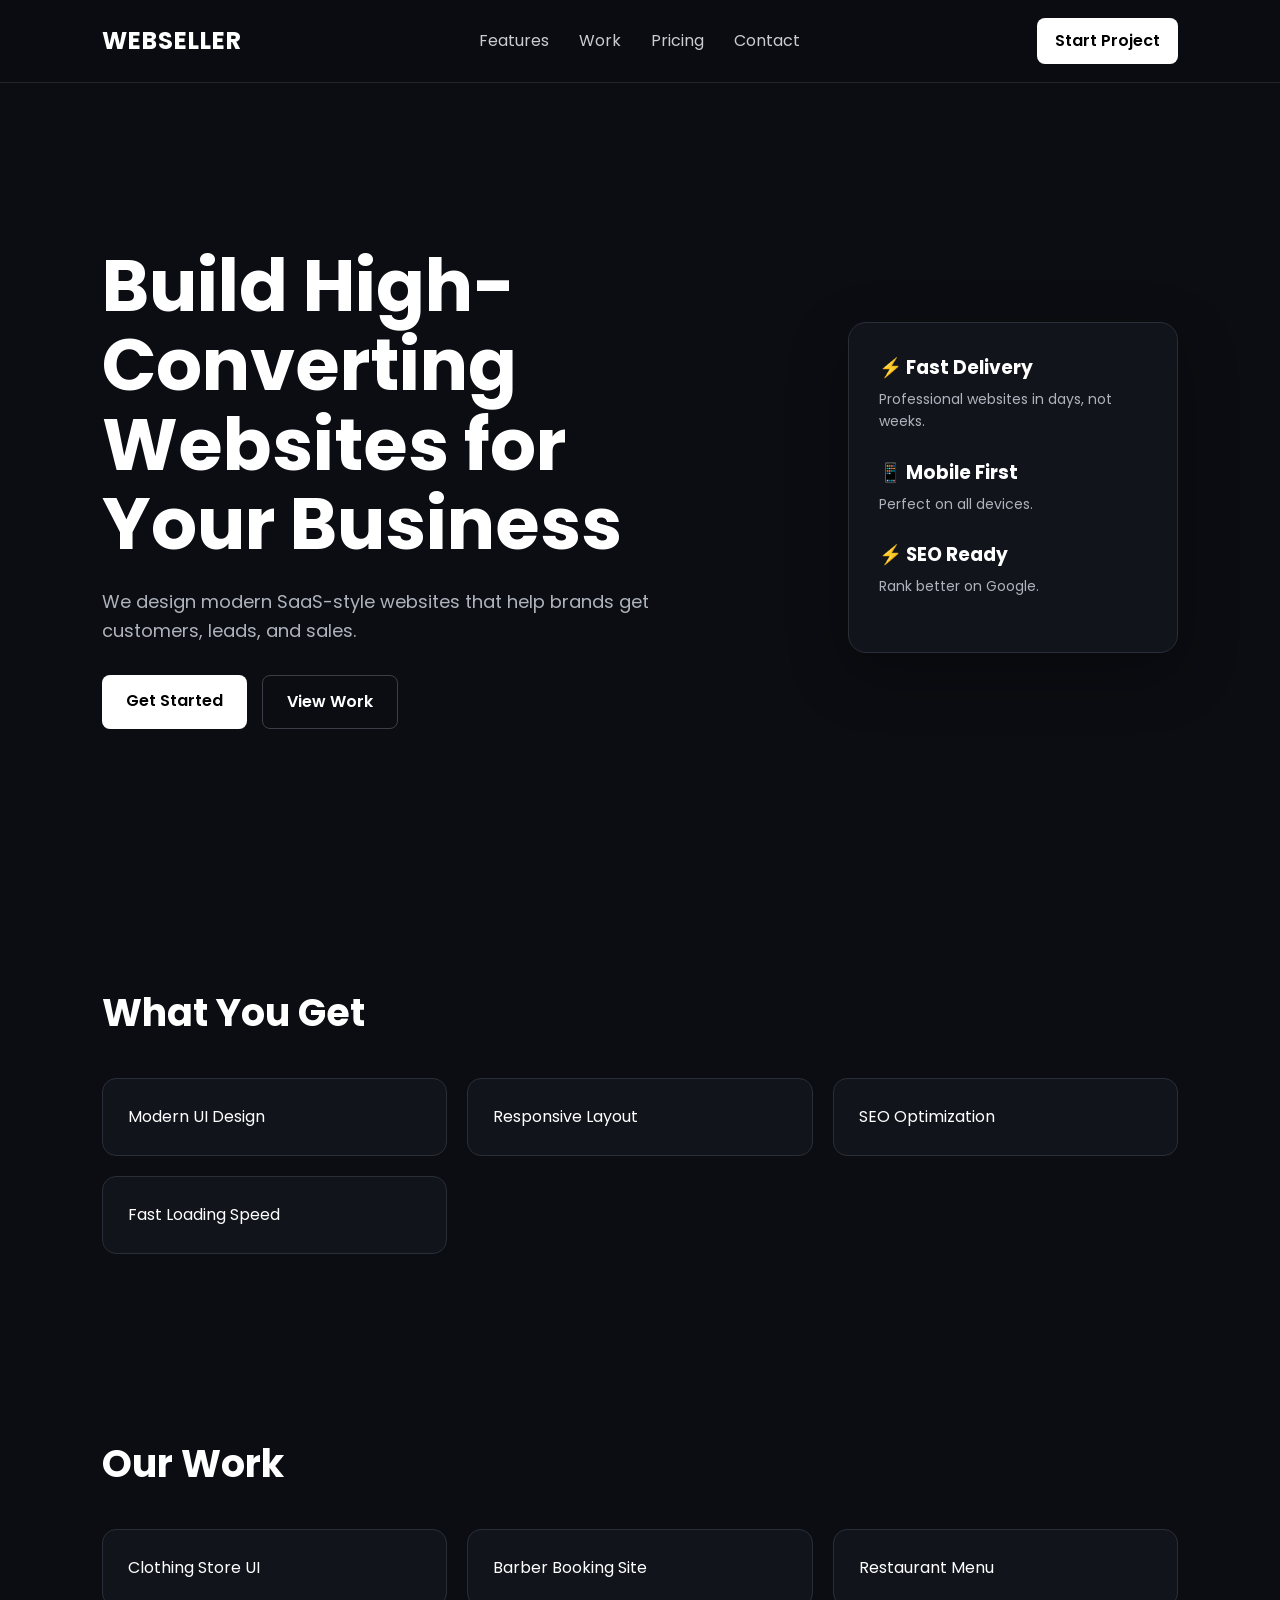
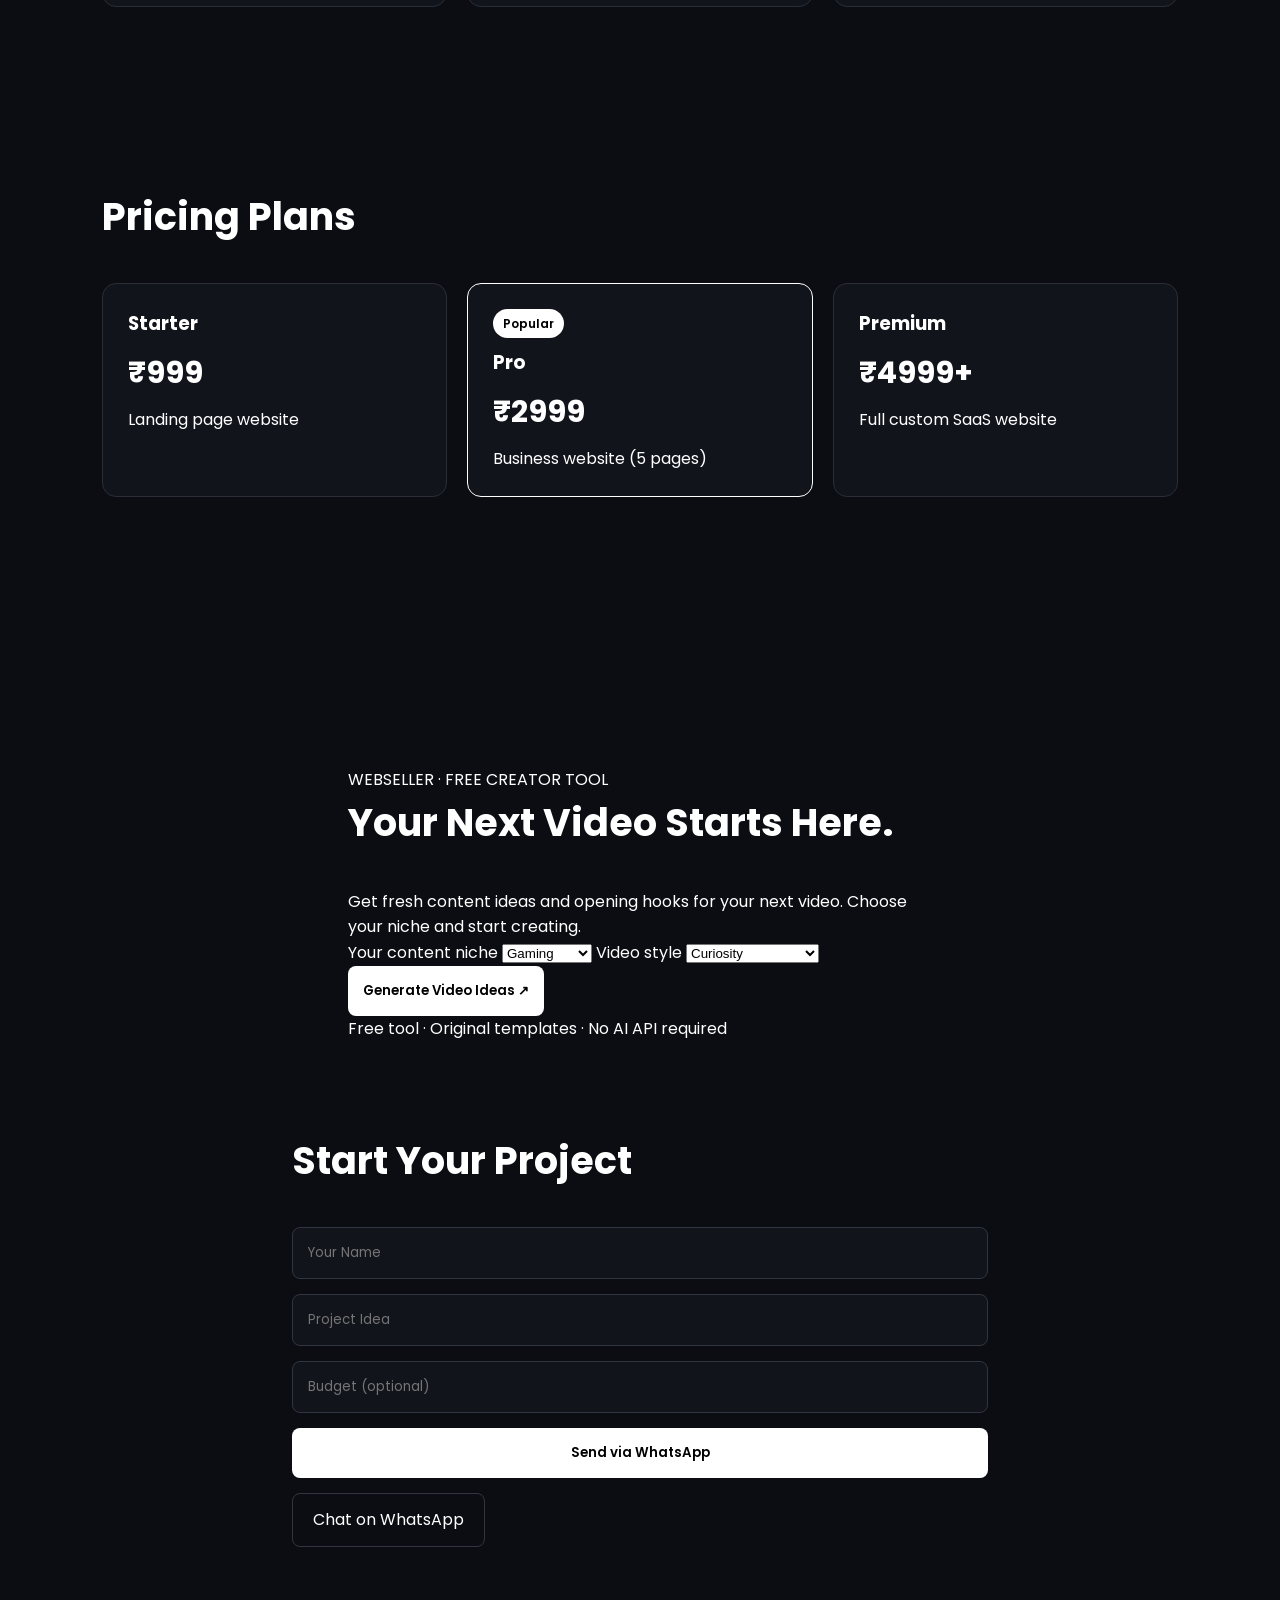
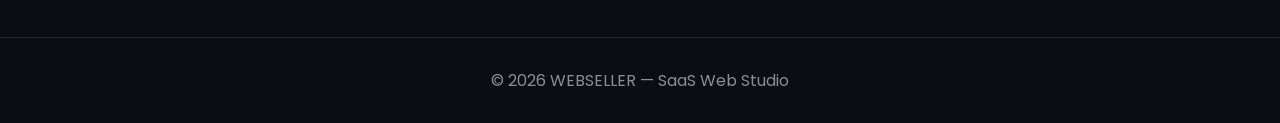
==== index.html @ e8461dc6 "Add Webseller Creator Kit section to index.html" ====
<!DOCTYPE html>
<html lang="en">
<head>
  <meta charset="UTF-8">
  <meta name="viewport" content="width=device-width, initial-scale=1.0">

  <title>WEBSELLER | SaaS Web Studio</title>

  <link rel="preconnect" href="https://fonts.googleapis.com">
  <link rel="preconnect" href="https://fonts.gstatic.com" crossorigin>
  <link href="https://fonts.googleapis.com/css2?family=Poppins:wght@300;400;500;600;700&display=swap" rel="stylesheet">

  <style>
    * {
      margin: 0;
      padding: 0;
      box-sizing: border-box;
      scroll-behavior: smooth;
    }

    body {
      font-family: "Poppins", sans-serif;
      background: #0b0d12;
      color: #ffffff;
      line-height: 1.6;
    }

    a {
      text-decoration: none;
      color: inherit;
    }

    /* NAV */
    header {
      position: sticky;
      top: 0;
      z-index: 1000;
      display: flex;
      align-items: center;
      justify-content: space-between;
      padding: 18px 8%;
      background: rgba(11, 13, 18, 0.95);
      border-bottom: 1px solid #20242d;
      backdrop-filter: blur(10px);
    }

    .logo {
      font-size: 24px;
      font-weight: 700;
      letter-spacing: 1px;
    }

    nav {
      display: flex;
      gap: 30px;
      align-items: center;
    }

    nav a {
      color: #c9ccd3;
      transition: 0.3s;
    }

    nav a:hover {
      color: #ffffff;
    }

    .nav-btn {
      padding: 10px 18px;
      border-radius: 8px;
      background: #ffffff;
      color: #000000;
      font-weight: 600;
    }

    .menu-toggle {
      display: none;
      font-size: 26px;
      cursor: pointer;
    }

    /* HERO */
    .hero {
      min-height: 90vh;
      padding: 100px 8%;
      display: flex;
      align-items: center;
      justify-content: space-between;
      gap: 50px;
    }

    .hero-text {
      max-width: 650px;
    }

    .hero h1 {
      font-size: clamp(40px, 6vw, 72px);
      line-height: 1.1;
      margin-bottom: 25px;
    }

    .hero p {
      color: #aeb3bd;
      font-size: 18px;
      margin-bottom: 30px;
    }

    .hero-buttons {
      display: flex;
      gap: 15px;
      flex-wrap: wrap;
    }

    .btn {
      display: inline-block;
      padding: 13px 24px;
      border-radius: 8px;
      background: #ffffff;
      color: #000000;
      font-weight: 600;
      transition: 0.3s;
    }

    .btn:hover {
      transform: translateY(-2px);
      opacity: 0.9;
    }

    .btn-outline {
      background: transparent;
      color: #ffffff;
      border: 1px solid #3a3f4a;
    }

    .hero-card {
      width: 330px;
      padding: 30px;
      border: 1px solid #292e38;
      border-radius: 18px;
      background: #11141b;
      box-shadow: 0 20px 60px rgba(0, 0, 0, 0.3);
    }

    .hero-card h3 {
      margin-bottom: 5px;
    }

    .hero-card p {
      font-size: 14px;
      margin-bottom: 25px;
    }

    /* SECTIONS */
    section {
      padding: 90px 8%;
    }

    section h2 {
      font-size: 38px;
      margin-bottom: 35px;
    }

    .grid {
      display: grid;
      grid-template-columns: repeat(3, 1fr);
      gap: 20px;
    }

    .card {
      padding: 25px;
      background: #11141b;
      border: 1px solid #292e38;
      border-radius: 14px;
      transition: 0.3s;
    }

    .card:hover {
      transform: translateY(-5px);
      border-color: #555c68;
    }

    /* PRICING */
    .price {
      font-size: 30px;
      font-weight: 700;
      margin: 10px 0;
    }

    .popular {
      border: 1px solid #ffffff;
      position: relative;
    }

    .badge {
      display: inline-block;
      padding: 5px 10px;
      border-radius: 20px;
      background: #ffffff;
      color: #000000;
      font-size: 12px;
      font-weight: 600;
      margin-bottom: 10px;
    }

    /* CONTACT */
    #contact {
      max-width: 900px;
      margin: auto;
    }

    form {
      display: flex;
      flex-direction: column;
      gap: 15px;
    }

    input {
      width: 100%;
      padding: 15px;
      border-radius: 8px;
      border: 1px solid #303641;
      background: #11141b;
      color: #ffffff;
      font-family: inherit;
      outline: none;
    }

    input:focus {
      border-color: #ffffff;
    }

    button {
      padding: 15px;
      border: none;
      border-radius: 8px;
      background: #ffffff;
      color: #000000;
      font-family: inherit;
      font-weight: 600;
      cursor: pointer;
    }

    .whatsapp {
      display: inline-block;
      margin-top: 15px;
      padding: 13px 20px;
      border-radius: 8px;
      border: 1px solid #303641;
    }

    /* FOOTER */
    footer {
      text-align: center;
      padding: 30px;
      border-top: 1px solid #20242d;
      color: #888e99;
    }

    /* MOBILE */
    @media (max-width: 768px) {
      header {
        padding: 15px 5%;
      }

      .menu-toggle {
        display: block;
      }

      nav {
        display: none;
        position: absolute;
        top: 70px;
        left: 0;
        width: 100%;
        flex-direction: column;
        padding: 25px;
        background: #0b0d12;
        border-bottom: 1px solid #20242d;
      }

      nav.active {
        display: flex;
      }

      .nav-btn {
        display: none;
      }

      .hero {
        padding: 70px 5%;
        flex-direction: column;
        align-items: flex-start;
      }

      .hero-card {
        width: 100%;
      }

      section {
        padding: 70px 5%;
      }

      .grid {
        grid-template-columns: 1fr;
      }
    }
  </style>
</head>

<body>

  <!-- NAV -->
  <header>

    <div class="logo">WEBSELLER</div>

    <!-- Hamburger -->
    <div class="menu-toggle" onclick="toggleMenu()">
      ☰
    </div>

    <nav id="mobileMenu">
      <a href="#features">Features</a>
      <a href="#work">Work</a>
      <a href="#pricing">Pricing</a>
      <a href="#contact">Contact</a>
    </nav>

    <a class="nav-btn" href="#contact">Start Project</a>

  </header>


  <!-- HERO -->
  <section class="hero">

    <div class="hero-text">

      <h1>Build High-Converting Websites for Your Business</h1>

      <p>
        We design modern SaaS-style websites that help brands get
        customers, leads, and sales.
      </p>

      <div class="hero-buttons">
        <a href="#contact" class="btn">Get Started</a>
        <a href="#work" class="btn btn-outline">View Work</a>
      </div>

    </div>


    <div class="hero-card">

      <h3>⚡ Fast Delivery</h3>
      <p>Professional websites in days, not weeks.</p>

      <h3>📱 Mobile First</h3>
      <p>Perfect on all devices.</p>

      <h3>⚡ SEO Ready</h3>
      <p>Rank better on Google.</p>

    </div>

  </section>


  <!-- FEATURES -->
  <section id="features">

    <h2>What You Get</h2>

    <div class="grid">

      <div class="card">
        Modern UI Design
      </div>

      <div class="card">
        Responsive Layout
      </div>

      <div class="card">
        SEO Optimization
      </div>

      <div class="card">
        Fast Loading Speed
      </div>

    </div>

  </section>


  <!-- WORK -->
  <section id="work">

    <h2>Our Work</h2>

    <div class="grid">

      <div class="card">
        Clothing Store UI
      </div>

      <div class="card">
        Barber Booking Site
      </div>

      <div class="card">
        Restaurant Menu
      </div>

    </div>

  </section>


  <!-- PRICING -->
  <section id="pricing">

    <h2>Pricing Plans</h2>

    <div class="grid">

      <div class="card">

        <h3>Starter</h3>

        <p class="price">₹999</p>

        <p>Landing page website</p>

      </div>


      <div class="card popular">

        <div class="badge">Popular</div>

        <h3>Pro</h3>

        <p class="price">₹2999</p>

        <p>Business website (5 pages)</p>

      </div>


      <div class="card">

        <h3>Premium</h3>

        <p class="price">₹4999+</p>

        <p>Full custom SaaS website</p>

      </div>

    </div>

  </section>


  <!-- CONTACT -->
  <section id="contact">
  <!-- WEBSELLER CREATOR KIT -->
<section id="creatorkit" class="creator-section">

  <div class="creator-heading">
    <span class="eyebrow">WEBSELLER · FREE CREATOR TOOL</span>

    <h2>Your Next Video Starts Here.</h2>

    <p>
      Get fresh content ideas and opening hooks for your
      next video. Choose your niche and start creating.
    </p>
  </div>

  <div class="creator-box">

    <label for="creatorNiche">Your content niche</label>

    <select id="creatorNiche">
      <option value="gaming">Gaming</option>
      <option value="technology">Technology</option>
      <option value="education">Education</option>
      <option value="business">Business</option>
      <option value="fitness">Fitness</option>
      <option value="lifestyle">Lifestyle</option>
    </select>

    <label for="creatorStyle">Video style</label>

    <select id="creatorStyle">
      <option value="curiosity">Curiosity</option>
      <option value="tips">Helpful tips</option>
      <option value="mistakes">Common mistakes</option>
    </select>

    <button
      type="button"
      class="creator-button"
      onclick="generateCreatorIdeas()"
    >
      Generate Video Ideas ↗
    </button>

    <div
      id="creatorResults"
      class="creator-results"
      aria-live="polite"
    ></div>

  </div>

  <p class="creator-note">
    Free tool · Original templates · No AI API required
  </p>

</section>
    <h2>Start Your Project</h2>

    <form id="contactForm">

      <input
        type="text"
        id="name"
        placeholder="Your Name"
        required
      >

      <input
        type="text"
        id="project"
        placeholder="Project Idea"
        required
      >

      <input
        type="text"
        id="budget"
        placeholder="Budget (optional)"
      >

      <button type="submit">
        Send via WhatsApp
      </button>

    </form>


    <a
      class="whatsapp"
      id="whatsappBtn"
      target="_blank"
      href="#"
    >
      Chat on WhatsApp
    </a>

  </section>


  <!-- FOOTER -->
  <footer>
    © 2026 WEBSELLER — SaaS Web Studio
  </footer>


  <!-- JAVASCRIPT -->
  <script>

    /* MOBILE MENU */
    function toggleMenu() {
      document
        .getElementById("mobileMenu")
        .classList.toggle("active");
    }


    /* CONTACT FORM */
    document
      .getElementById("contactForm")
      .addEventListener("submit", function(e) {

        e.preventDefault();

        let name =
          document.getElementById("name").value;

        let project =
          document.getElementById("project").value;

        let budget =
          document.getElementById("budget").value;


        let msg =
          `Hi, I'm ${name}. I need a website: ${project}. Budget: ${budget}`;


        window.open(
          "https://wa.me/916309455978?text=" +
          encodeURIComponent(msg),
          "_blank"
        );

      });


    /* WHATSAPP BUTTON */
    document.getElementById("whatsappBtn").href =
      "https://wa.me/916309455978?text=" +
      encodeURIComponent(
        "Hi WEBSELLER, I want a SaaS-style website."
      );

  </script>

</body>
    </html>
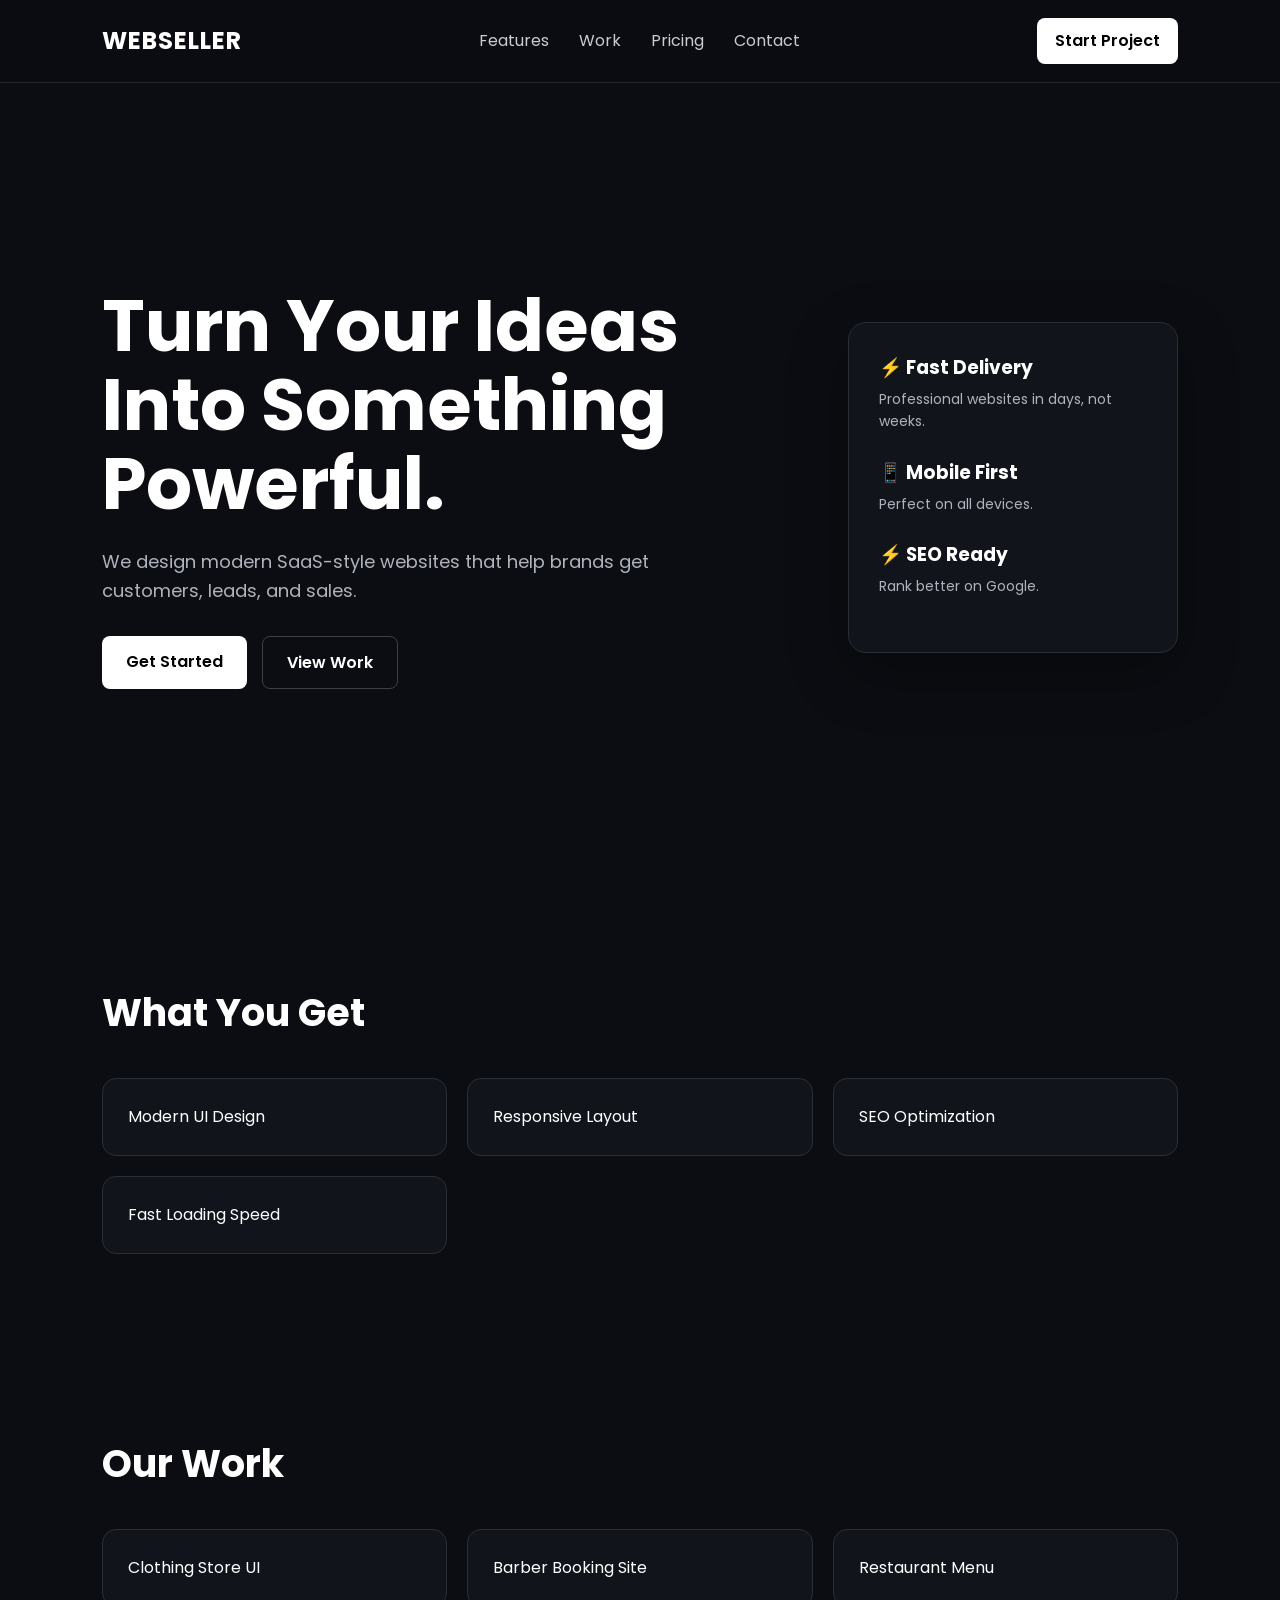
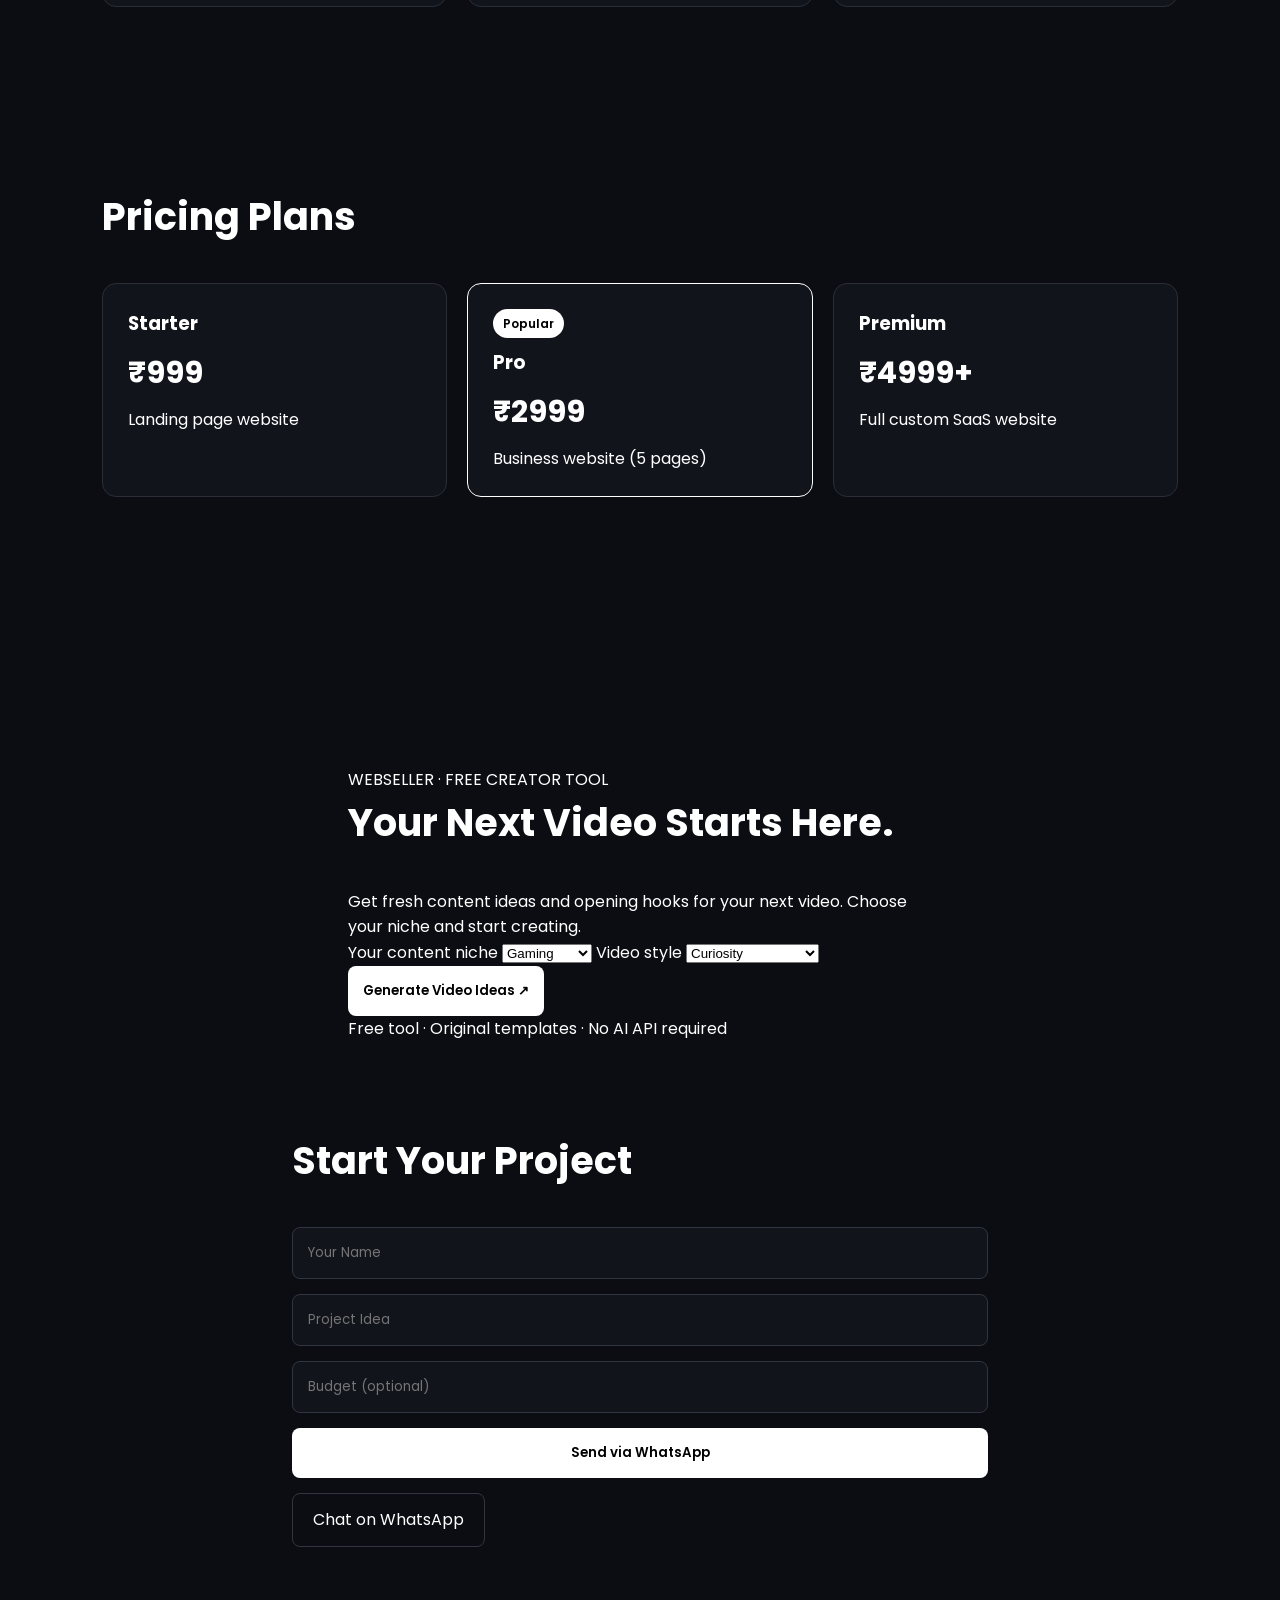
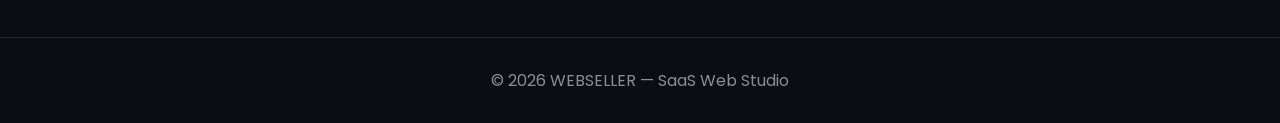
==== commit 91ff3d98: "Update hero section heading text" ====
--- a/index.html
+++ b/index.html
@@ -336,7 +336,7 @@
 
     <div class="hero-text">
 
-      <h1>Build High-Converting Websites for Your Business</h1>
+      <h1>Turn Your Ideas Into <span class="blue-text">Something Powerful.</span></h1>
 
       <p>
         We design modern SaaS-style websites that help brands get
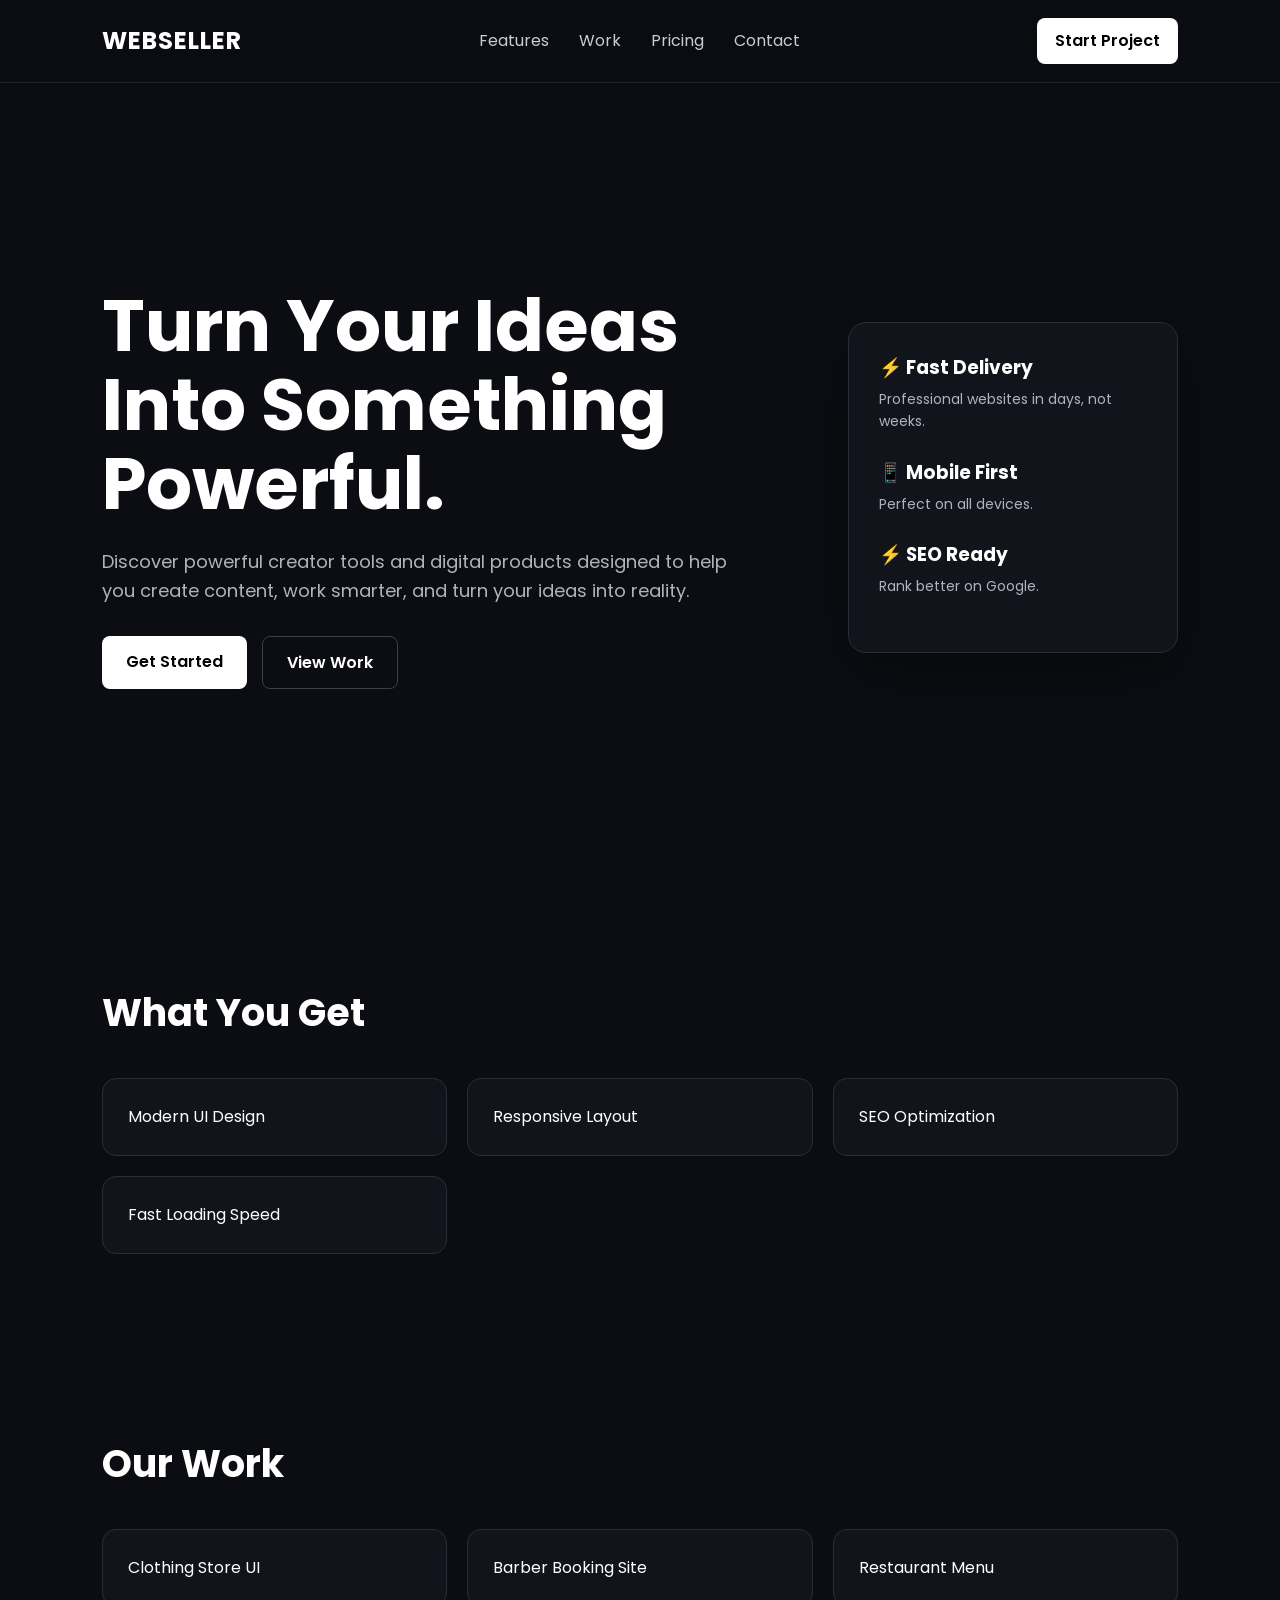
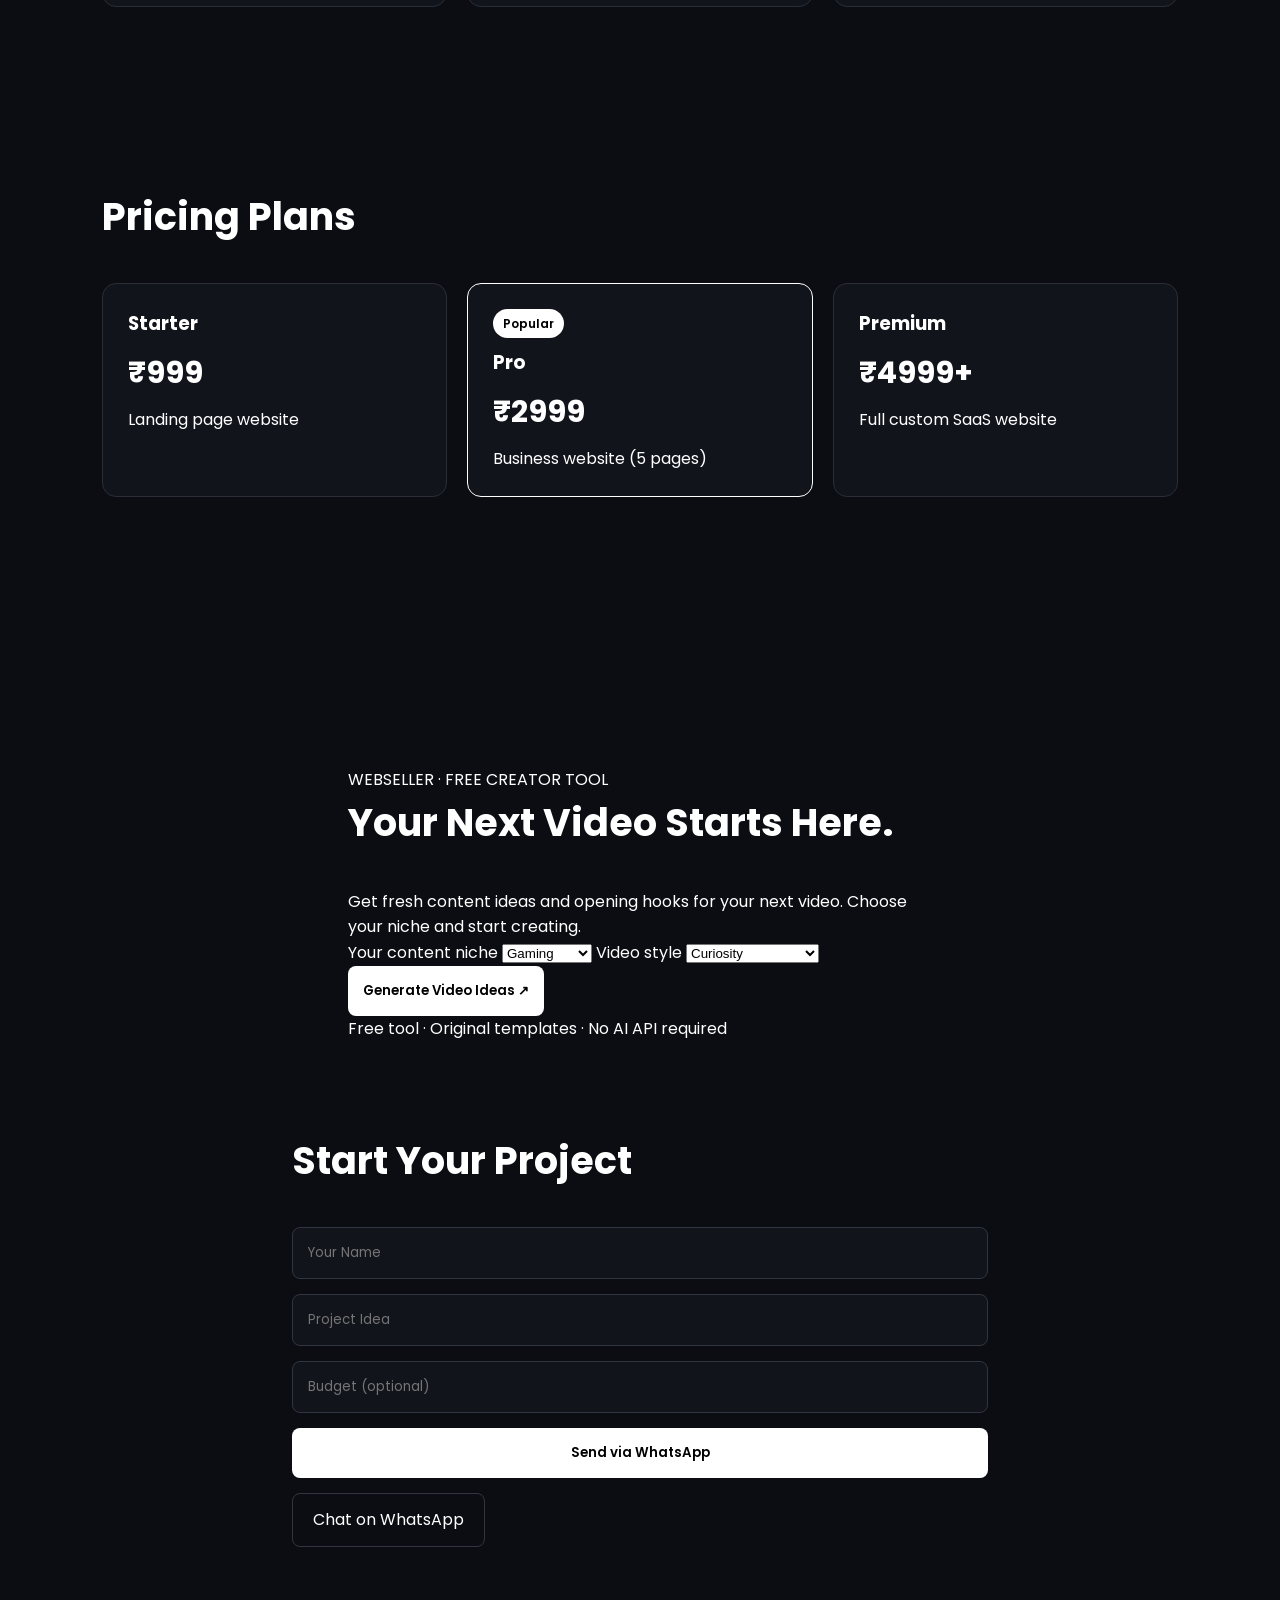
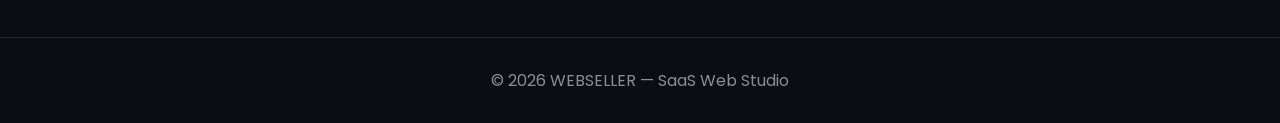
==== commit 8e834a44: "Update index.html" ====
--- a/index.html
+++ b/index.html
@@ -338,11 +338,11 @@
 
       <h1>Turn Your Ideas Into <span class="blue-text">Something Powerful.</span></h1>
 
-      <p>
-        We design modern SaaS-style websites that help brands get
-        customers, leads, and sales.
-      </p>
-
+<p>
+  Discover powerful creator tools and digital products
+  designed to help you create content, work smarter,
+  and turn your ideas into reality.
+</p>
       <div class="hero-buttons">
         <a href="#contact" class="btn">Get Started</a>
         <a href="#work" class="btn btn-outline">View Work</a>
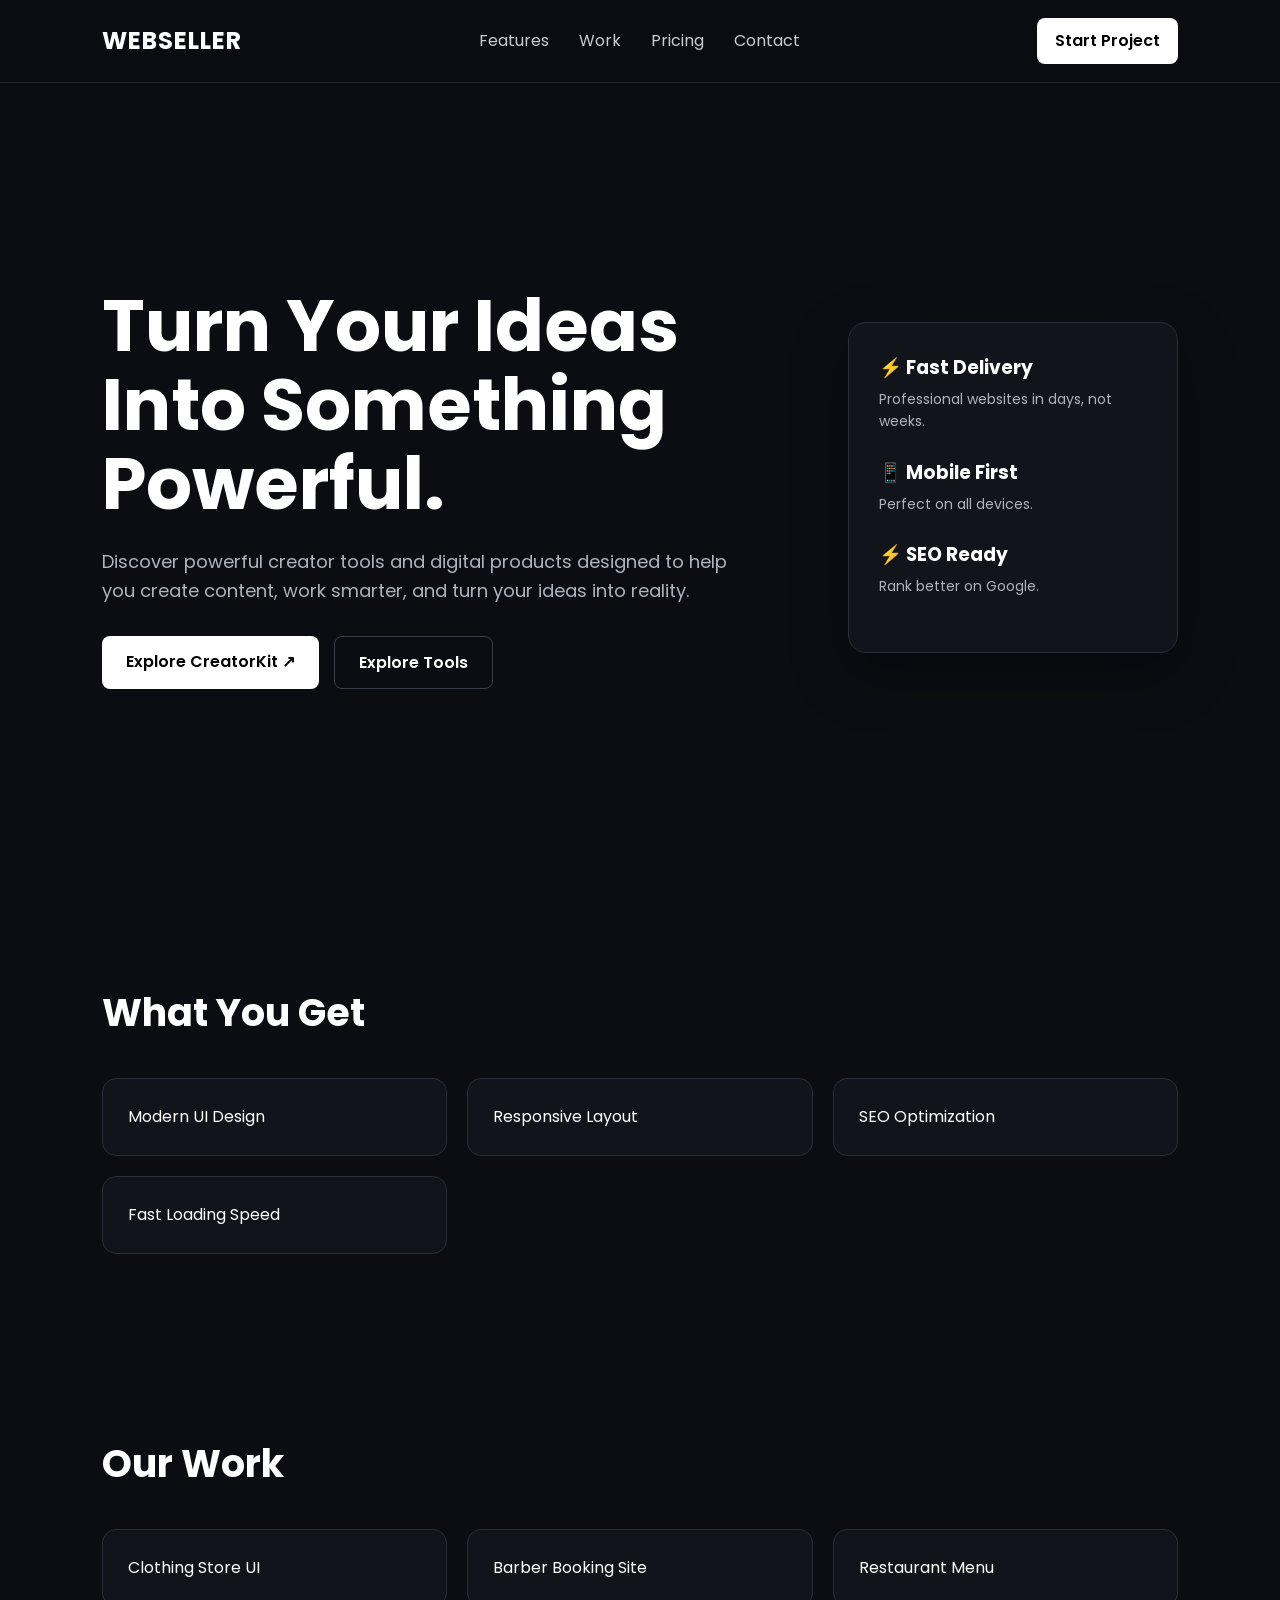
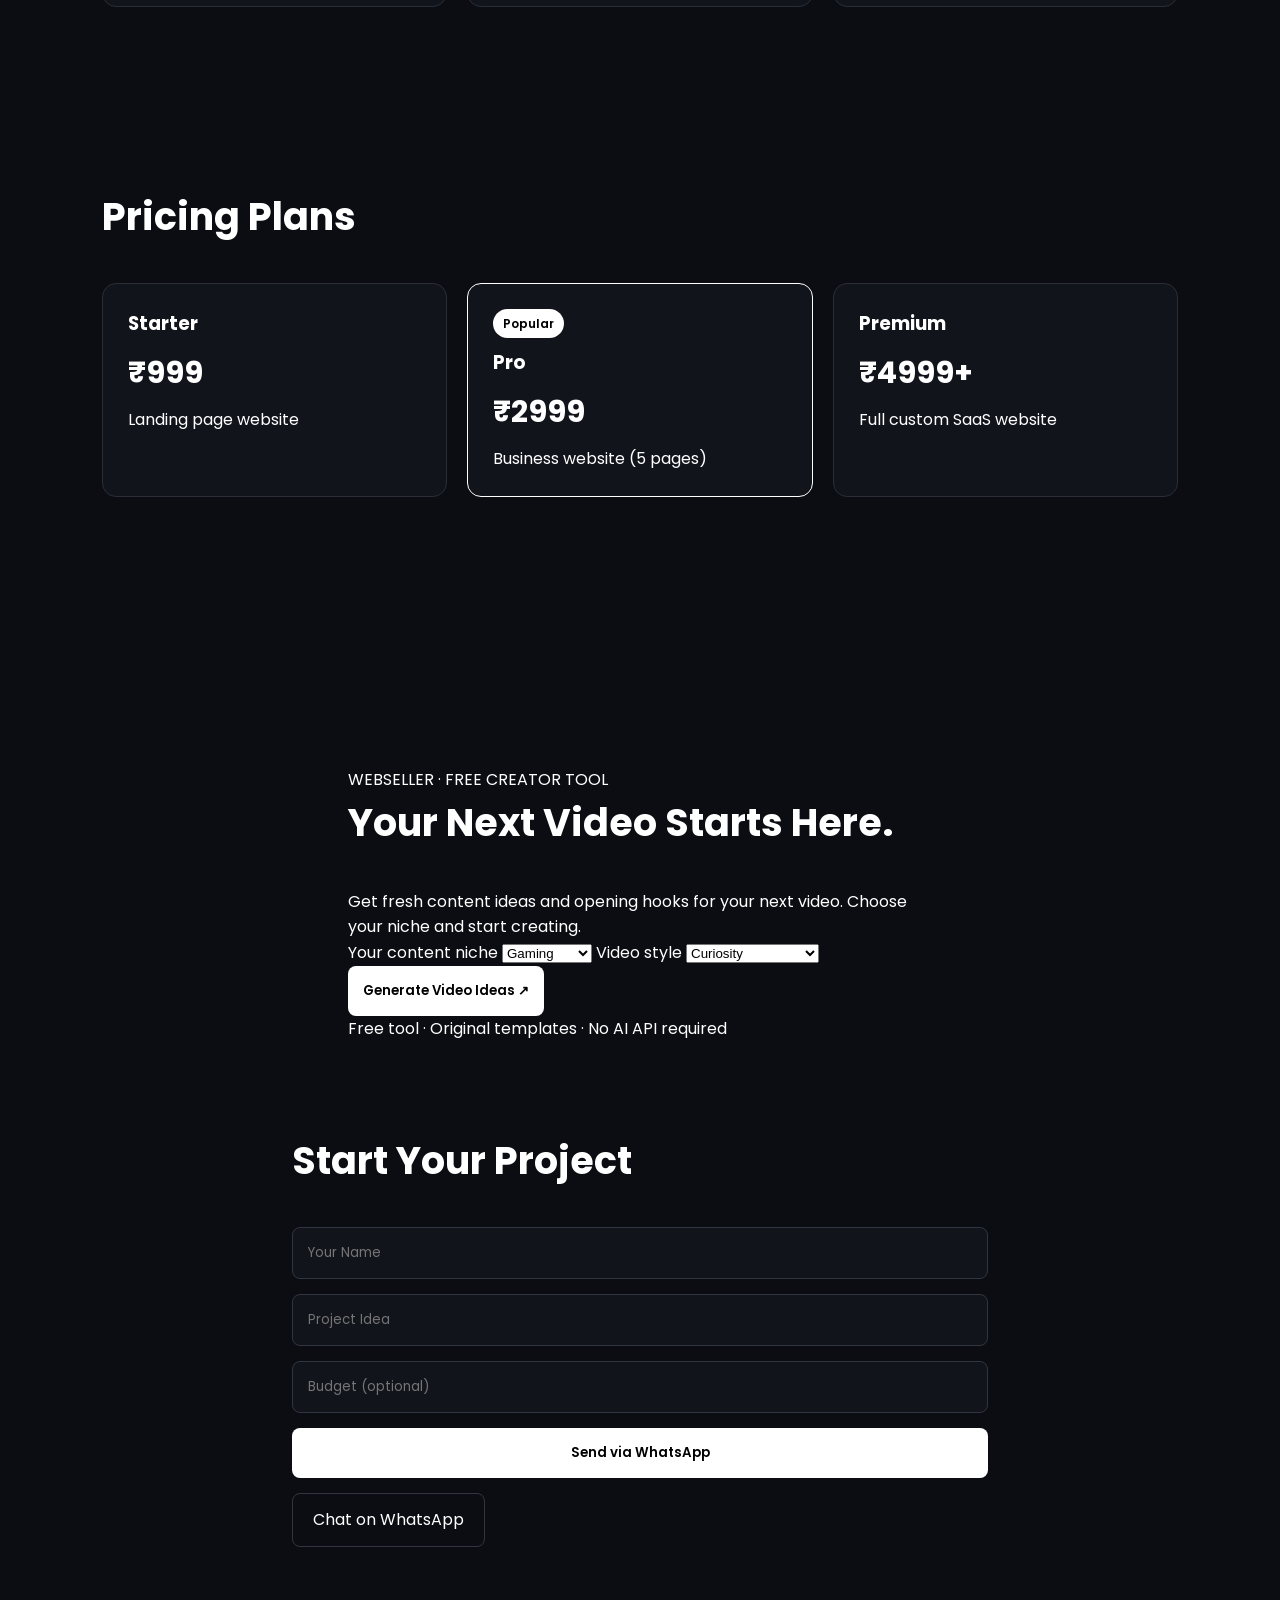
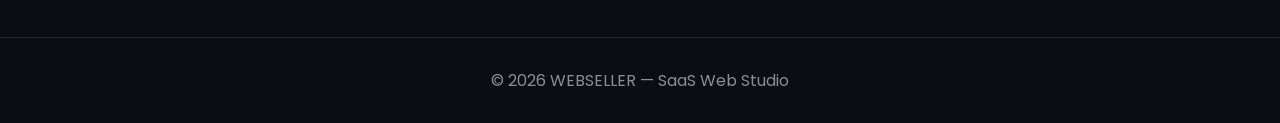
==== commit 0d04d09c: "Update index.html" ====
--- a/index.html
+++ b/index.html
@@ -344,8 +344,8 @@
   and turn your ideas into reality.
 </p>
       <div class="hero-buttons">
-        <a href="#contact" class="btn">Get Started</a>
-        <a href="#work" class="btn btn-outline">View Work</a>
+  <a href="#creatorkit" class="btn">Explore CreatorKit ↗</a>
+  <a href="#features" class="btn btn-outline">Explore Tools</a>
       </div>
 
     </div>
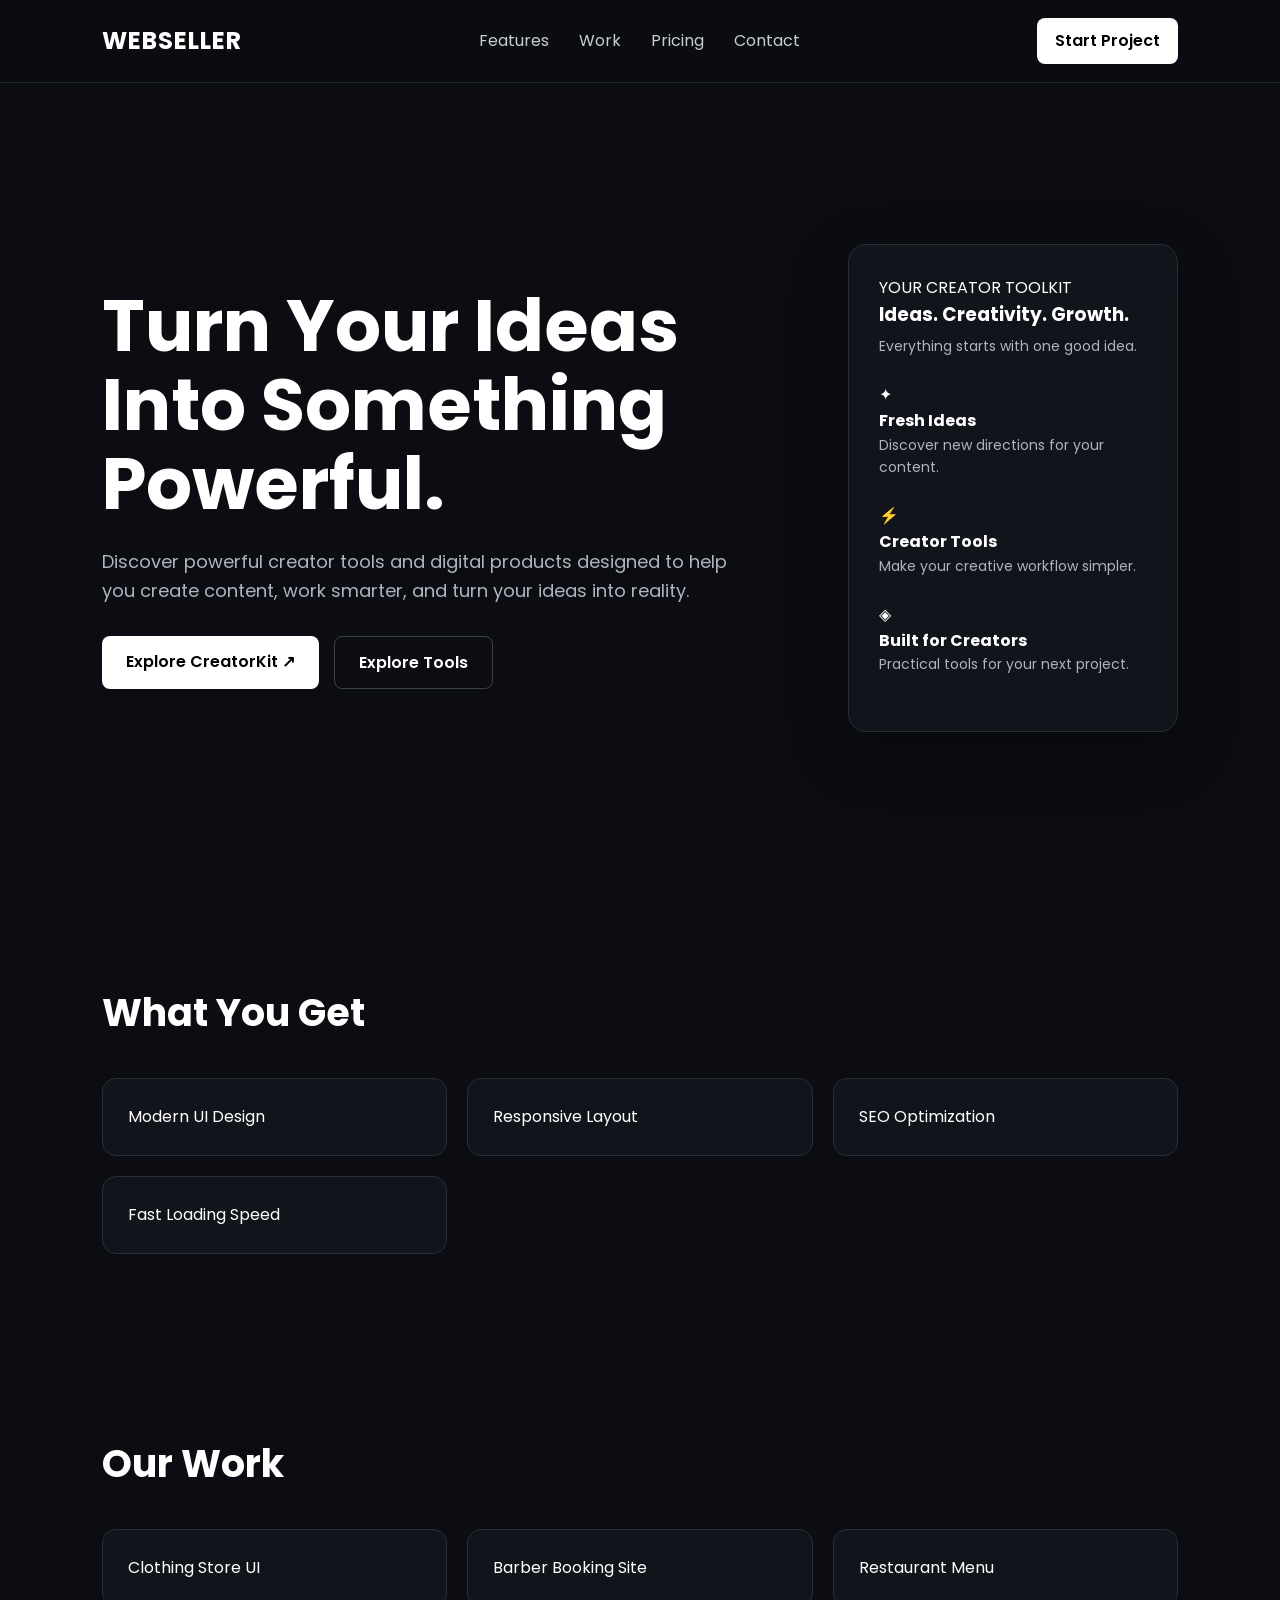
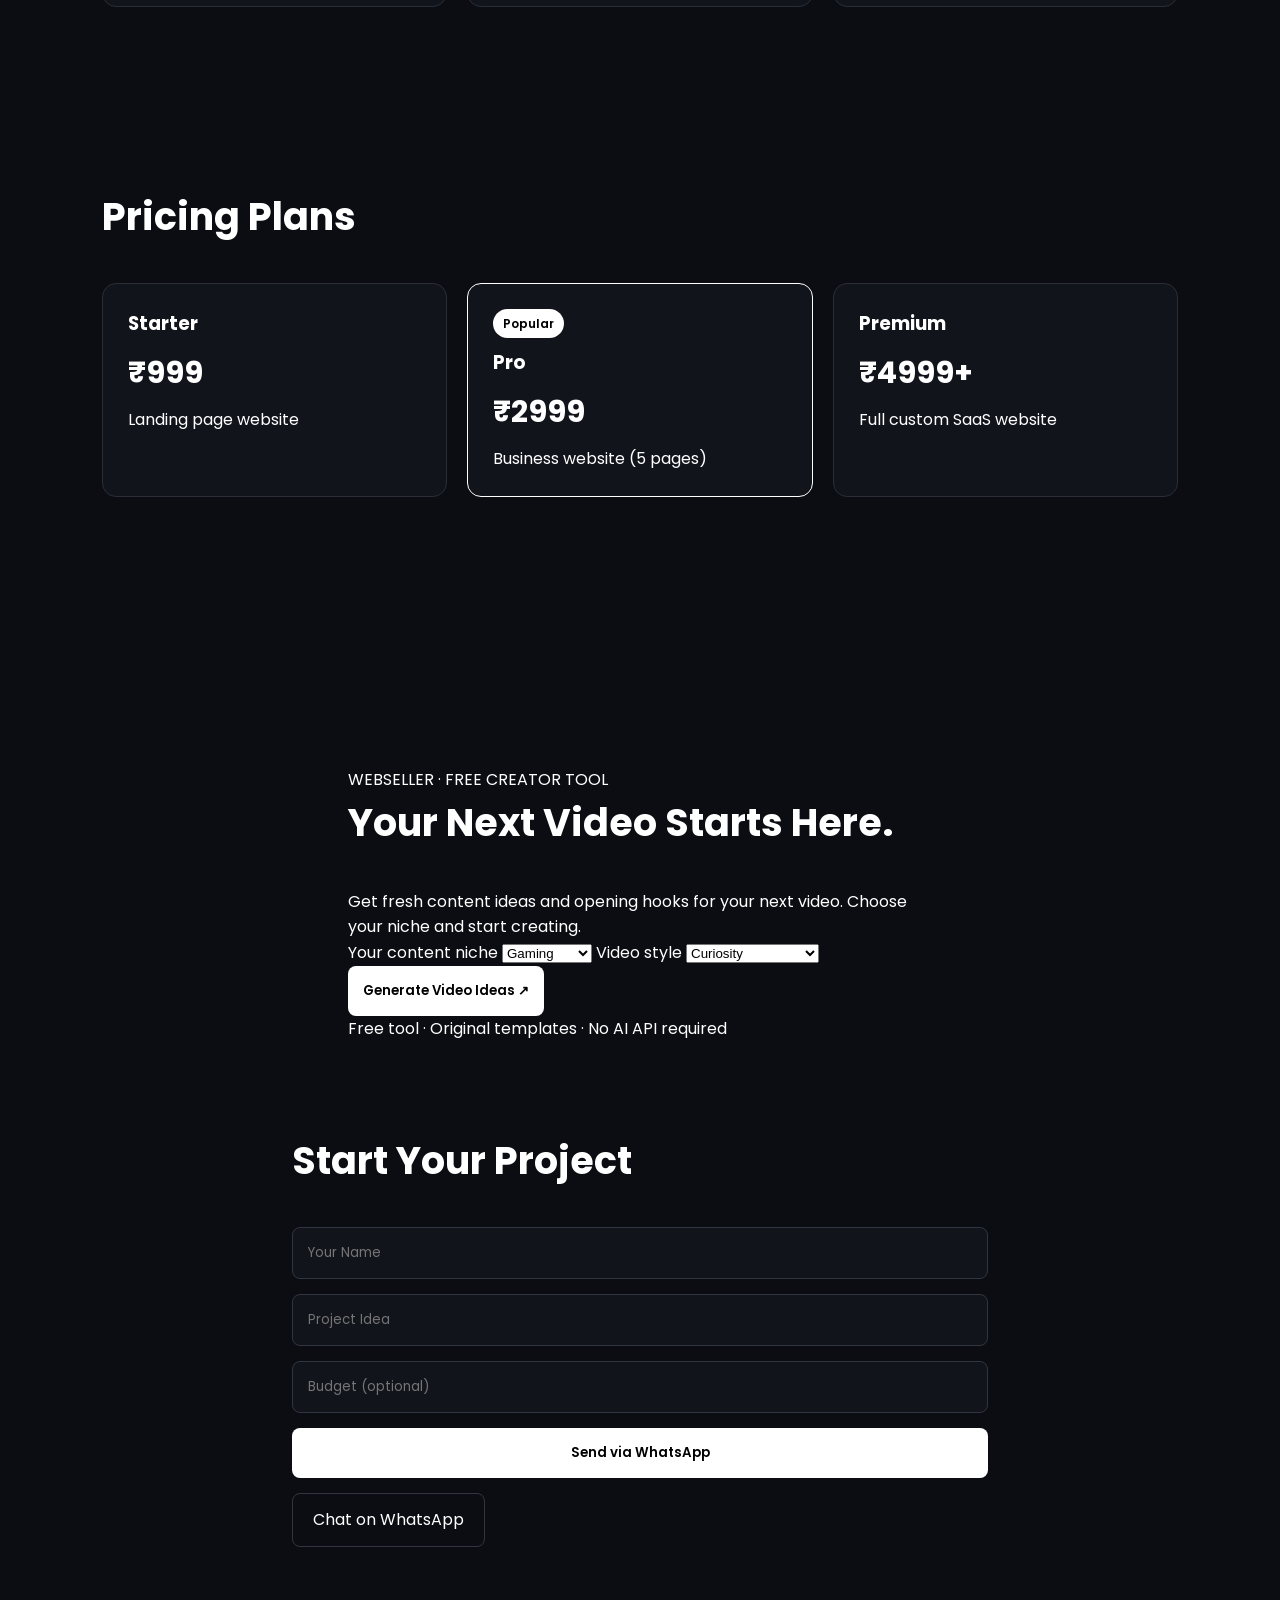
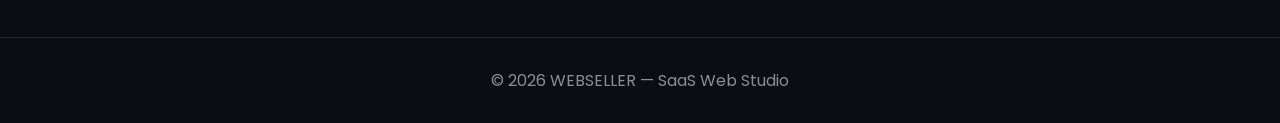
==== commit 008f0097: "Update hero card content for creator toolkit" ====
--- a/index.html
+++ b/index.html
@@ -351,16 +351,39 @@
     </div>
 
 
-    <div class="hero-card">
-
-      <h3>⚡ Fast Delivery</h3>
-      <p>Professional websites in days, not weeks.</p>
-
-      <h3>📱 Mobile First</h3>
-      <p>Perfect on all devices.</p>
-
-      <h3>⚡ SEO Ready</h3>
-      <p>Rank better on Google.</p>
+<div class="hero-card">
+
+  <span class="eyebrow">YOUR CREATOR TOOLKIT</span>
+
+  <h3>Ideas. Creativity. Growth.</h3>
+
+  <p>Everything starts with one good idea.</p>
+
+  <div class="mini-feature">
+    <span>✦</span>
+    <div>
+      <strong>Fresh Ideas</strong>
+      <p>Discover new directions for your content.</p>
+    </div>
+  </div>
+
+  <div class="mini-feature">
+    <span>⚡</span>
+    <div>
+      <strong>Creator Tools</strong>
+      <p>Make your creative workflow simpler.</p>
+    </div>
+  </div>
+
+  <div class="mini-feature">
+    <span>◈</span>
+    <div>
+      <strong>Built for Creators</strong>
+      <p>Practical tools for your next project.</p>
+    </div>
+  </div>
+
+</div>
 
     </div>
 
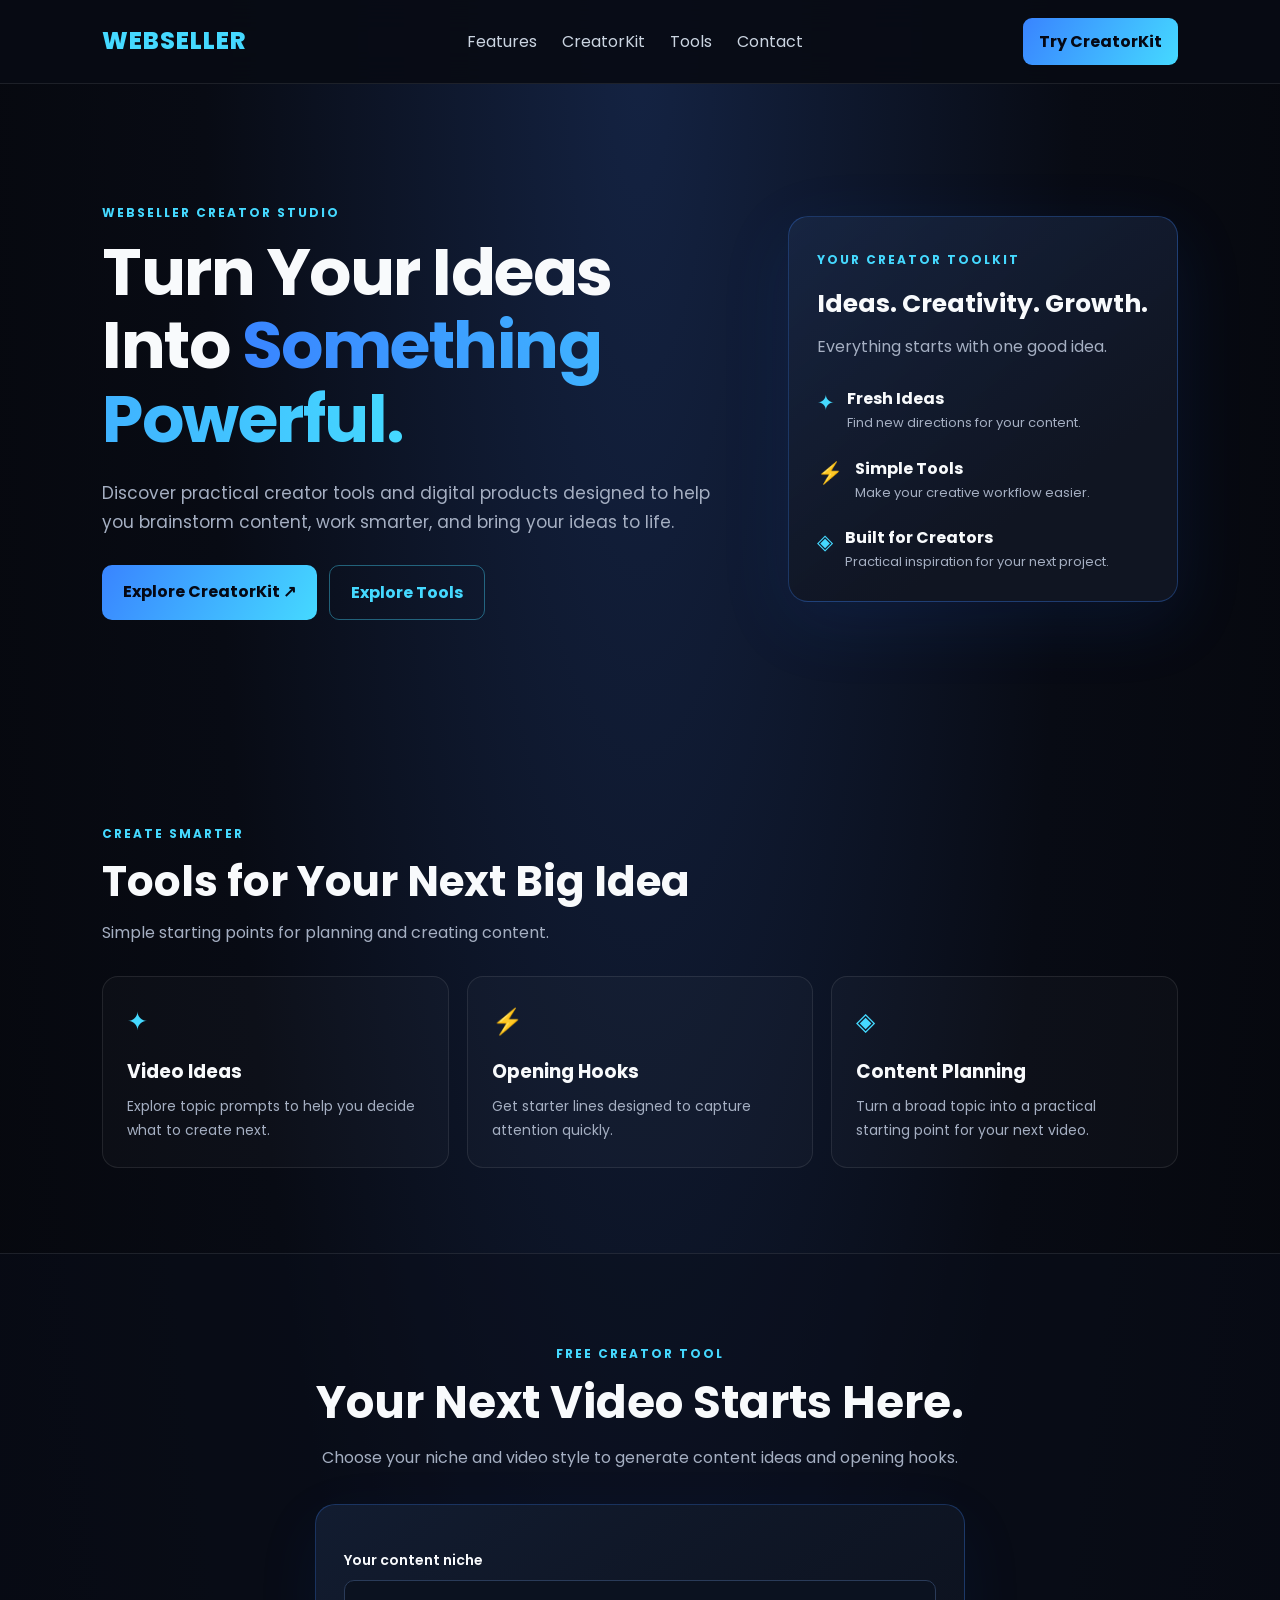
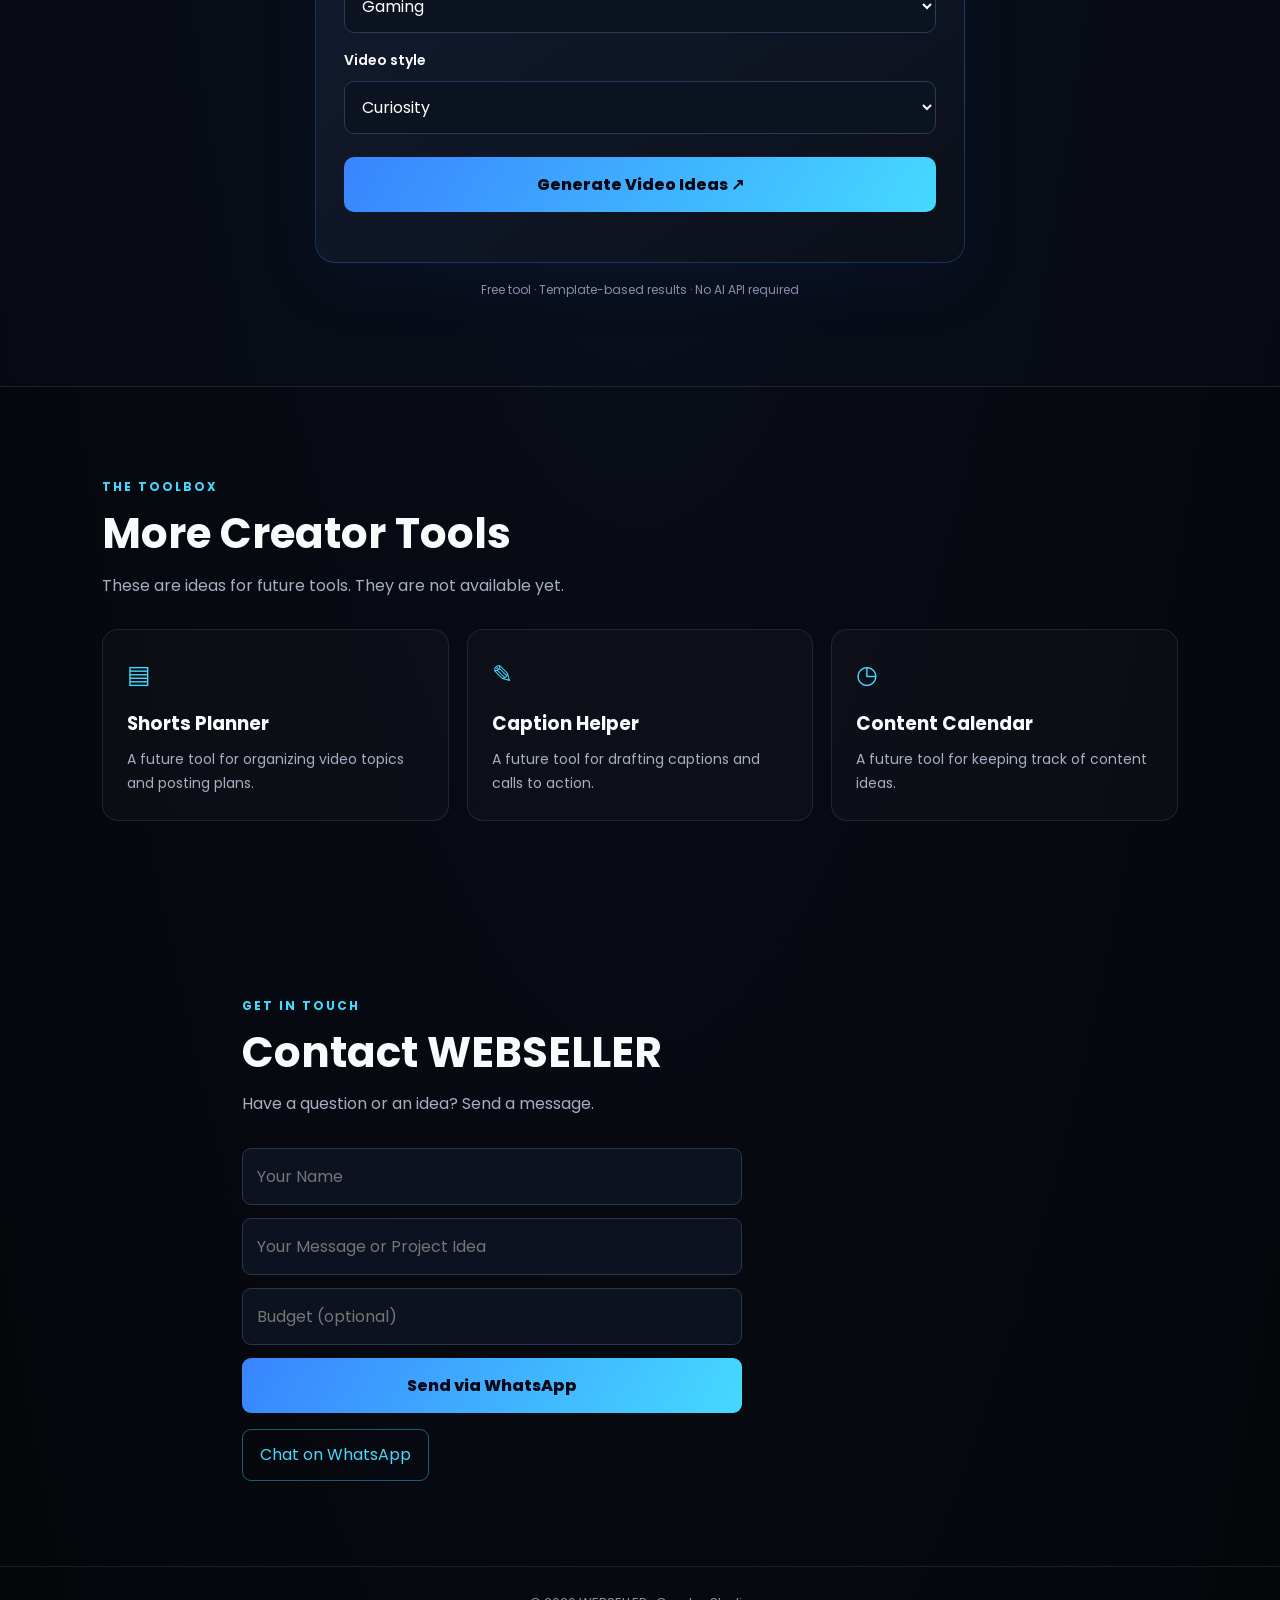
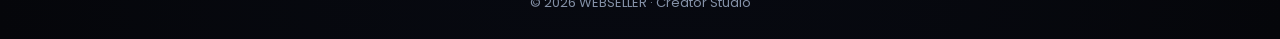
==== commit 74f078ae: "Revise index.html for improved layout and styles Updated the index.html file to enhance the layout a" ====
--- a/index.html
+++ b/index.html
@@ -4,13 +4,26 @@
   <meta charset="UTF-8">
   <meta name="viewport" content="width=device-width, initial-scale=1.0">
 
-  <title>WEBSELLER | SaaS Web Studio</title>
+  <meta name="theme-color" content="#080b14">
+  <meta name="description" content="WEBSELLER CreatorKit — free creator tools to discover video ideas, hooks, and inspiration.">
+
+  <title>WEBSELLER | Creator Studio</title>
 
   <link rel="preconnect" href="https://fonts.googleapis.com">
   <link rel="preconnect" href="https://fonts.gstatic.com" crossorigin>
-  <link href="https://fonts.googleapis.com/css2?family=Poppins:wght@300;400;500;600;700&display=swap" rel="stylesheet">
+  <link href="https://fonts.googleapis.com/css2?family=Poppins:wght@400;500;600;700;800&display=swap" rel="stylesheet">
 
   <style>
+    :root {
+      --bg: #080b14;
+      --panel: #101522;
+      --blue: #3984ff;
+      --cyan: #45d9ff;
+      --text: #f8fafc;
+      --muted: #a5afc2;
+      --border: rgba(255,255,255,.09);
+    }
+
     * {
       margin: 0;
       padding: 0;
@@ -20,17 +33,25 @@
 
     body {
       font-family: "Poppins", sans-serif;
-      background: #0b0d12;
-      color: #ffffff;
-      line-height: 1.6;
+      color: var(--text);
+      background:
+        radial-gradient(ellipse at top, #142343 0%, var(--bg) 48%, #05060a 100%);
+      line-height: 1.7;
     }
 
     a {
+      color: inherit;
       text-decoration: none;
-      color: inherit;
-    }
-
-    /* NAV */
+    }
+
+    button, input, select {
+      font: inherit;
+    }
+
+    button, a {
+      -webkit-tap-highlight-color: transparent;
+    }
+
     header {
       position: sticky;
       top: 0;
@@ -38,228 +59,433 @@
       display: flex;
       align-items: center;
       justify-content: space-between;
+      gap: 20px;
       padding: 18px 8%;
-      background: rgba(11, 13, 18, 0.95);
-      border-bottom: 1px solid #20242d;
-      backdrop-filter: blur(10px);
+      background: rgba(8,11,20,.92);
+      border-bottom: 1px solid var(--border);
+      backdrop-filter: blur(16px);
     }
 
     .logo {
       font-size: 24px;
-      font-weight: 700;
+      font-weight: 800;
       letter-spacing: 1px;
+      color: var(--cyan);
     }
 
     nav {
       display: flex;
-      gap: 30px;
       align-items: center;
+      gap: 25px;
     }
 
     nav a {
-      color: #c9ccd3;
-      transition: 0.3s;
+      color: #cbd5e1;
+      transition: color .2s;
     }
 
     nav a:hover {
-      color: #ffffff;
+      color: var(--cyan);
     }
 
     .nav-btn {
-      padding: 10px 18px;
-      border-radius: 8px;
-      background: #ffffff;
-      color: #000000;
-      font-weight: 600;
+      padding: 10px 16px;
+      border-radius: 9px;
+      background: linear-gradient(120deg, var(--blue), var(--cyan));
+      color: #050814;
+      font-weight: 700;
     }
 
     .menu-toggle {
       display: none;
-      font-size: 26px;
+      background: transparent;
+      color: white;
+      border: 0;
+      font-size: 27px;
       cursor: pointer;
     }
 
-    /* HERO */
+    section {
+      padding: 85px 8%;
+      scroll-margin-top: 75px;
+    }
+
     .hero {
-      min-height: 90vh;
-      padding: 100px 8%;
+      min-height: 650px;
       display: flex;
       align-items: center;
       justify-content: space-between;
-      gap: 50px;
+      gap: 45px;
     }
 
     .hero-text {
+      flex: 1;
       max-width: 650px;
     }
 
-    .hero h1 {
-      font-size: clamp(40px, 6vw, 72px);
-      line-height: 1.1;
-      margin-bottom: 25px;
-    }
-
-    .hero p {
-      color: #aeb3bd;
-      font-size: 18px;
-      margin-bottom: 30px;
+    .blue-text {
+      background: linear-gradient(90deg, var(--blue), var(--cyan));
+      -webkit-background-clip: text;
+      background-clip: text;
+      color: transparent;
+    }
+
+    .eyebrow {
+      display: inline-block;
+      margin-bottom: 12px;
+      color: var(--cyan);
+      font-size: 12px;
+      font-weight: 700;
+      letter-spacing: 2px;
+      text-transform: uppercase;
+    }
+
+    h1 {
+      font-size: clamp(40px, 5.5vw, 66px);
+      line-height: 1.12;
+      letter-spacing: -1.5px;
+      margin-bottom: 22px;
+    }
+
+    .hero-text > p {
+      color: var(--muted);
+      font-size: 17px;
+      margin-bottom: 28px;
     }
 
     .hero-buttons {
       display: flex;
-      gap: 15px;
       flex-wrap: wrap;
+      gap: 12px;
     }
 
     .btn {
       display: inline-block;
-      padding: 13px 24px;
-      border-radius: 8px;
-      background: #ffffff;
-      color: #000000;
-      font-weight: 600;
-      transition: 0.3s;
+      padding: 13px 21px;
+      border-radius: 10px;
+      background: linear-gradient(120deg, var(--blue), var(--cyan));
+      color: #050814;
+      font-weight: 700;
+      text-align: center;
+      transition: transform .2s, box-shadow .2s;
     }
 
     .btn:hover {
       transform: translateY(-2px);
-      opacity: 0.9;
+      box-shadow: 0 8px 28px rgba(57,132,255,.22);
     }
 
     .btn-outline {
       background: transparent;
-      color: #ffffff;
-      border: 1px solid #3a3f4a;
+      color: var(--cyan);
+      border: 1px solid rgba(69,217,255,.4);
     }
 
     .hero-card {
-      width: 330px;
-      padding: 30px;
-      border: 1px solid #292e38;
-      border-radius: 18px;
-      background: #11141b;
-      box-shadow: 0 20px 60px rgba(0, 0, 0, 0.3);
-    }
-
-    .hero-card h3 {
-      margin-bottom: 5px;
-    }
-
-    .hero-card p {
-      font-size: 14px;
+      flex: 0 1 390px;
+      padding: 28px;
+      border: 1px solid rgba(57,132,255,.3);
+      border-radius: 20px;
+      background: linear-gradient(145deg, rgba(25,40,70,.8), #101522 70%);
+      box-shadow: 0 20px 70px rgba(24,91,210,.12);
+    }
+
+    .hero-card h2 {
+      font-size: 25px;
+      margin-bottom: 8px;
+    }
+
+    .hero-card > p {
+      color: var(--muted);
       margin-bottom: 25px;
     }
 
-    /* SECTIONS */
-    section {
-      padding: 90px 8%;
-    }
-
-    section h2 {
-      font-size: 38px;
-      margin-bottom: 35px;
+    .mini-feature {
+      display: flex;
+      align-items: flex-start;
+      gap: 12px;
+      margin-top: 20px;
+    }
+
+    .mini-feature > span {
+      color: var(--cyan);
+      font-size: 21px;
+    }
+
+    .mini-feature strong {
+      display: block;
+    }
+
+    .mini-feature p {
+      color: var(--muted);
+      font-size: 13px;
+    }
+
+    .section-heading {
+      max-width: 700px;
+      margin-bottom: 30px;
+    }
+
+    .section-heading h2 {
+      font-size: clamp(30px, 4vw, 42px);
+      line-height: 1.2;
+      margin-bottom: 12px;
+    }
+
+    .section-heading p {
+      color: var(--muted);
     }
 
     .grid {
       display: grid;
-      grid-template-columns: repeat(3, 1fr);
-      gap: 20px;
+      grid-template-columns: repeat(3, minmax(0,1fr));
+      gap: 18px;
     }
 
     .card {
-      padding: 25px;
-      background: #11141b;
-      border: 1px solid #292e38;
-      border-radius: 14px;
-      transition: 0.3s;
+      padding: 24px;
+      border-radius: 16px;
+      background: rgba(255,255,255,.025);
+      border: 1px solid var(--border);
+      transition: transform .2s, border-color .2s;
     }
 
     .card:hover {
-      transform: translateY(-5px);
-      border-color: #555c68;
+      transform: translateY(-4px);
+      border-color: rgba(69,217,255,.45);
+    }
+
+    .card h3 {
+      margin-bottom: 8px;
+    }
+
+    .card p {
+      color: var(--muted);
+      font-size: 14px;
+    }
+
+    .card-icon {
+      font-size: 25px;
+      margin-bottom: 12px;
+      color: var(--cyan);
+    }
+
+    /* CREATOR KIT */
+
+    .creator-section {
+      border-top: 1px solid var(--border);
+      border-bottom: 1px solid var(--border);
+      background: rgba(10,15,28,.45);
+    }
+
+    .creator-heading {
+      max-width: 680px;
+      margin: 0 auto 32px;
+      text-align: center;
+    }
+
+    .creator-heading h2 {
+      font-size: clamp(32px,5vw,45px);
+      line-height: 1.2;
+      margin-bottom: 14px;
+    }
+
+    .creator-heading p {
+      color: var(--muted);
+    }
+
+    .creator-box {
+      max-width: 650px;
+      margin: auto;
+      padding: 28px;
+      border: 1px solid rgba(57,132,255,.28);
+      border-radius: 20px;
+      background: linear-gradient(145deg,#121c30,#0b0f19);
+      box-shadow: 0 20px 65px rgba(24,91,210,.08);
+    }
+
+    .creator-box label {
+      display: block;
+      margin: 16px 0 8px;
+      font-weight: 600;
+      font-size: 14px;
+    }
+
+    .creator-box select {
+      display: block;
+      width: 100%;
+      padding: 13px;
+      border-radius: 10px;
+      border: 1px solid #2a3b59;
+      background: #0b1220;
+      color: white;
+      outline: none;
+    }
+
+    .creator-box select:focus {
+      border-color: var(--cyan);
+    }
+
+    .creator-button {
+      width: 100%;
+      margin-top: 23px;
+      padding: 14px;
+      border: 0;
+      border-radius: 10px;
+      background: linear-gradient(120deg,var(--blue),var(--cyan));
+      color: #050814;
+      font-weight: 800;
+      cursor: pointer;
+      transition: transform .2s;
+    }
+
+    .creator-button:hover {
+      transform: translateY(-2px);
+    }
+
+    .creator-results {
+      margin-top: 22px;
+    }
+
+    .creator-result {
+      padding: 18px;
+      margin-top: 13px;
+      border: 1px solid rgba(69,217,255,.18);
+      border-radius: 12px;
+      background: rgba(255,255,255,.025);
+    }
+
+    .creator-result h3 {
+      color: var(--cyan);
+      font-size: 16px;
+      margin-bottom: 8px;
+    }
+
+    .creator-result p {
+      color: var(--muted);
+      font-size: 14px;
+      margin-top: 7px;
+    }
+
+    .creator-result strong {
+      color: #e2e8f0;
+    }
+
+    .creator-note {
+      margin-top: 17px;
+      text-align: center;
+      color: #8491a7;
+      font-size: 12px;
     }
 
     /* PRICING */
+
     .price {
-      font-size: 30px;
-      font-weight: 700;
-      margin: 10px 0;
+      color: var(--cyan);
+      font-size: 28px;
+      font-weight: 800;
+      margin: 12px 0;
     }
 
     .popular {
-      border: 1px solid #ffffff;
-      position: relative;
+      border-color: var(--blue);
+      box-shadow: 0 0 30px rgba(57,132,255,.07);
     }
 
     .badge {
       display: inline-block;
-      padding: 5px 10px;
+      padding: 4px 10px;
       border-radius: 20px;
-      background: #ffffff;
-      color: #000000;
+      background: linear-gradient(120deg,var(--blue),var(--cyan));
+      color: #050814;
       font-size: 12px;
-      font-weight: 600;
+      font-weight: 800;
       margin-bottom: 10px;
     }
 
     /* CONTACT */
+
     #contact {
-      max-width: 900px;
+      max-width: 1000px;
       margin: auto;
     }
 
     form {
       display: flex;
       flex-direction: column;
-      gap: 15px;
+      gap: 13px;
+      max-width: 500px;
     }
 
     input {
       width: 100%;
-      padding: 15px;
-      border-radius: 8px;
-      border: 1px solid #303641;
-      background: #11141b;
-      color: #ffffff;
+      padding: 14px;
+      border-radius: 9px;
+      border: 1px solid #29364d;
+      background: #0c1220;
+      color: white;
       font-family: inherit;
       outline: none;
     }
 
     input:focus {
-      border-color: #ffffff;
-    }
-
-    button {
-      padding: 15px;
-      border: none;
-      border-radius: 8px;
-      background: #ffffff;
-      color: #000000;
-      font-family: inherit;
-      font-weight: 600;
+      border-color: var(--cyan);
+    }
+
+    button[type="submit"] {
+      padding: 14px;
+      border: 0;
+      border-radius: 9px;
+      background: linear-gradient(120deg,var(--blue),var(--cyan));
+      color: #050814;
+      font-weight: 800;
       cursor: pointer;
     }
 
     .whatsapp {
       display: inline-block;
-      margin-top: 15px;
-      padding: 13px 20px;
-      border-radius: 8px;
-      border: 1px solid #303641;
-    }
-
-    /* FOOTER */
+      margin-top: 16px;
+      padding: 11px 17px;
+      border: 1px solid rgba(69,217,255,.4);
+      border-radius: 9px;
+      color: var(--cyan);
+    }
+
     footer {
       text-align: center;
-      padding: 30px;
-      border-top: 1px solid #20242d;
-      color: #888e99;
-    }
-
-    /* MOBILE */
+      padding: 25px 20px;
+      border-top: 1px solid var(--border);
+      color: #8491a7;
+      font-size: 13px;
+    }
+
+    a:focus-visible, button:focus-visible, select:focus-visible, input:focus-visible {
+      outline: 2px solid var(--cyan);
+      outline-offset: 3px;
+    }
+
+    @media (max-width: 850px) {
+      .hero {
+        min-height: auto;
+        padding-top: 75px;
+        padding-bottom: 75px;
+        flex-direction: column;
+        align-items: stretch;
+      }
+
+      .hero-card {
+        flex: auto;
+        width: 100%;
+      }
+
+      .grid {
+        grid-template-columns: repeat(2,minmax(0,1fr));
+      }
+    }
+
     @media (max-width: 768px) {
       header {
-        padding: 15px 5%;
+        padding: 15px 20px;
       }
 
       .menu-toggle {
@@ -269,13 +495,14 @@
       nav {
         display: none;
         position: absolute;
-        top: 70px;
+        top: 100%;
         left: 0;
         width: 100%;
         flex-direction: column;
-        padding: 25px;
-        background: #0b0d12;
-        border-bottom: 1px solid #20242d;
+        gap: 18px;
+        padding: 22px;
+        background: #090d18;
+        border-bottom: 1px solid var(--border);
       }
 
       nav.active {
@@ -286,274 +513,310 @@
         display: none;
       }
 
+      section {
+        padding: 65px 20px;
+      }
+
       .hero {
-        padding: 70px 5%;
+        padding: 65px 20px;
+        gap: 30px;
+      }
+
+      h1 {
+        font-size: clamp(38px,10vw,52px);
+      }
+
+      .hero-text > p {
+        font-size: 16px;
+      }
+
+      .hero-buttons {
         flex-direction: column;
-        align-items: flex-start;
-      }
-
-      .hero-card {
+      }
+
+      .hero-buttons .btn {
         width: 100%;
-      }
-
-      section {
-        padding: 70px 5%;
       }
 
       .grid {
         grid-template-columns: 1fr;
       }
+
+      .creator-box {
+        padding: 21px;
+      }
     }
   </style>
 </head>
 
 <body>
 
-  <!-- NAV -->
+  <!-- NAVIGATION -->
+
   <header>
-
-    <div class="logo">WEBSELLER</div>
-
-    <!-- Hamburger -->
-    <div class="menu-toggle" onclick="toggleMenu()">
+    <a class="logo" href="#">WEBSELLER</a>
+
+    <button class="menu-toggle" type="button" aria-label="Toggle navigation" aria-expanded="false" onclick="toggleMenu()">
       ☰
+    </button>
+
+    <nav id="mobileMenu">
+      <a href="#features" onclick="closeMenu()">Features</a>
+      <a href="#creatorkit" onclick="closeMenu()">CreatorKit</a>
+      <a href="#work" onclick="closeMenu()">Tools</a>
+      <a href="#contact" onclick="closeMenu()">Contact</a>
+    </nav>
+
+    <a class="nav-btn" href="#creatorkit">Try CreatorKit</a>
+  </header>
+
+  <!-- HERO -->
+
+  <section class="hero">
+
+    <div class="hero-text">
+      <span class="eyebrow">WEBSELLER CREATOR STUDIO</span>
+
+      <h1>
+        Turn Your Ideas Into
+        <span class="blue-text">Something Powerful.</span>
+      </h1>
+
+      <p>
+        Discover practical creator tools and digital products
+        designed to help you brainstorm content, work smarter,
+        and bring your ideas to life.
+      </p>
+
+      <div class="hero-buttons">
+        <a href="#creatorkit" class="btn">Explore CreatorKit ↗</a>
+        <a href="#features" class="btn btn-outline">Explore Tools</a>
+      </div>
     </div>
 
-    <nav id="mobileMenu">
-      <a href="#features">Features</a>
-      <a href="#work">Work</a>
-      <a href="#pricing">Pricing</a>
-      <a href="#contact">Contact</a>
-    </nav>
-
-    <a class="nav-btn" href="#contact">Start Project</a>
-
-  </header>
-
-
-  <!-- HERO -->
-  <section class="hero">
-
-    <div class="hero-text">
-
-      <h1>Turn Your Ideas Into <span class="blue-text">Something Powerful.</span></h1>
-
-<p>
-  Discover powerful creator tools and digital products
-  designed to help you create content, work smarter,
-  and turn your ideas into reality.
-</p>
-      <div class="hero-buttons">
-  <a href="#creatorkit" class="btn">Explore CreatorKit ↗</a>
-  <a href="#features" class="btn btn-outline">Explore Tools</a>
+    <div class="hero-card">
+      <span class="eyebrow">YOUR CREATOR TOOLKIT</span>
+
+      <h2>Ideas. Creativity. Growth.</h2>
+      <p>Everything starts with one good idea.</p>
+
+      <div class="mini-feature">
+        <span>✦</span>
+        <div>
+          <strong>Fresh Ideas</strong>
+          <p>Find new directions for your content.</p>
+        </div>
       </div>
 
+      <div class="mini-feature">
+        <span>⚡</span>
+        <div>
+          <strong>Simple Tools</strong>
+          <p>Make your creative workflow easier.</p>
+        </div>
+      </div>
+
+      <div class="mini-feature">
+        <span>◈</span>
+        <div>
+          <strong>Built for Creators</strong>
+          <p>Practical inspiration for your next project.</p>
+        </div>
+      </div>
     </div>
 
-
-<div class="hero-card">
-
-  <span class="eyebrow">YOUR CREATOR TOOLKIT</span>
-
-  <h3>Ideas. Creativity. Growth.</h3>
-
-  <p>Everything starts with one good idea.</p>
-
-  <div class="mini-feature">
-    <span>✦</span>
-    <div>
-      <strong>Fresh Ideas</strong>
-      <p>Discover new directions for your content.</p>
+  </section>
+
+  <!-- FEATURES -->
+
+  <section id="features">
+    <div class="section-heading">
+      <span class="eyebrow">CREATE SMARTER</span>
+      <h2>Tools for Your Next Big Idea</h2>
+      <p>Simple starting points for planning and creating content.</p>
     </div>
-  </div>
-
-  <div class="mini-feature">
-    <span>⚡</span>
-    <div>
-      <strong>Creator Tools</strong>
-      <p>Make your creative workflow simpler.</p>
+
+    <div class="grid">
+      <div class="card">
+        <div class="card-icon">✦</div>
+        <h3>Video Ideas</h3>
+        <p>Explore topic prompts to help you decide what to create next.</p>
+      </div>
+
+      <div class="card">
+        <div class="card-icon">⚡</div>
+        <h3>Opening Hooks</h3>
+        <p>Get starter lines designed to capture attention quickly.</p>
+      </div>
+
+      <div class="card">
+        <div class="card-icon">◈</div>
+        <h3>Content Planning</h3>
+        <p>Turn a broad topic into a practical starting point for your next video.</p>
+      </div>
     </div>
-  </div>
-
-  <div class="mini-feature">
-    <span>◈</span>
-    <div>
-      <strong>Built for Creators</strong>
-      <p>Practical tools for your next project.</p>
+  </section>
+
+  <!-- CREATOR KIT -->
+
+  <section id="creatorkit" class="creator-section">
+    <div class="creator-heading">
+      <span class="eyebrow">FREE CREATOR TOOL</span>
+      <h2>Your Next Video Starts Here.</h2>
+      <p>Choose your niche and video style to generate content ideas and opening hooks.</p>
     </div>
-  </div>
-
-</div>
-
+
+    <div class="creator-box">
+      <label for="creatorNiche">Your content niche</label>
+
+      <select id="creatorNiche">
+        <option value="gaming">Gaming</option>
+        <option value="technology">Technology</option>
+        <option value="education">Education</option>
+        <option value="business">Business</option>
+        <option value="fitness">Fitness</option>
+        <option value="lifestyle">Lifestyle</option>
+      </select>
+
+      <label for="creatorStyle">Video style</label>
+
+      <select id="creatorStyle">
+        <option value="curiosity">Curiosity</option>
+        <option value="tips">Helpful tips</option>
+        <option value="mistakes">Common mistakes</option>
+      </select>
+
+      <button type="button" class="creator-button" onclick="generateCreatorIdeas()">
+        Generate Video Ideas ↗
+      </button>
+
+      <div id="creatorResults" class="creator-results" aria-live="polite"></div>
     </div>
 
+    <p class="creator-note">Free tool · Template-based results · No AI API required</p>
   </section>
 
-
-  <!-- FEATURES -->
-  <section id="features">
-
-    <h2>What You Get</h2>
+  <!-- MORE TOOLS -->
+
+  <section id="work">
+    <div class="section-heading">
+      <span class="eyebrow">THE TOOLBOX</span>
+      <h2>More Creator Tools</h2>
+      <p>These are ideas for future tools. They are not available yet.</p>
+    </div>
 
     <div class="grid">
-
       <div class="card">
-        Modern UI Design
+        <div class="card-icon">▤</div>
+        <h3>Shorts Planner</h3>
+        <p>A future tool for organizing video topics and posting plans.</p>
       </div>
 
       <div class="card">
-        Responsive Layout
+        <div class="card-icon">✎</div>
+        <h3>Caption Helper</h3>
+        <p>A future tool for drafting captions and calls to action.</p>
       </div>
 
       <div class="card">
-        SEO Optimization
+        <div class="card-icon">◷</div>
+        <h3>Content Calendar</h3>
+        <p>A future tool for keeping track of content ideas.</p>
       </div>
-
-      <div class="card">
-        Fast Loading Speed
-      </div>
-
     </div>
-
   </section>
 
-
-  <!-- WORK -->
-  <section id="work">
-
-    <h2>Our Work</h2>
-
-    <div class="grid">
-
-      <div class="card">
-        Clothing Store UI
-      </div>
-
-      <div class="card">
-        Barber Booking Site
-      </div>
-
-      <div class="card">
-        Restaurant Menu
-      </div>
-
+  <!-- CONTACT -->
+
+  <section id="contact">
+    <div class="section-heading">
+      <span class="eyebrow">GET IN TOUCH</span>
+      <h2>Contact WEBSELLER</h2>
+      <p>Have a question or an idea? Send a message.</p>
     </div>
 
+    <form id="contactForm">
+      <input type="text" id="name" placeholder="Your Name" required>
+      <input type="text" id="project" placeholder="Your Message or Project Idea" required>
+      <input type="text" id="budget" placeholder="Budget (optional)">
+
+      <button type="submit">Send via WhatsApp</button>
+    </form>
+
+    <a class="whatsapp" id="whatsappBtn" target="_blank" rel="noopener noreferrer" href="#">
+      Chat on WhatsApp
+    </a>
   </section>
 
-
-  <!-- PRICING -->
-  <section id="pricing">
-
-    <h2>Pricing Plans</h2>
-
-    <div class="grid">
-
-      <div class="card">
-
-        <h3>Starter</h3>
-
-        <p class="price">₹999</p>
-
-        <p>Landing page website</p>
-
-      </div>
-
-
-      <div class="card popular">
-
-        <div class="badge">Popular</div>
-
-        <h3>Pro</h3>
-
-        <p class="price">₹2999</p>
-
-        <p>Business website (5 pages)</p>
-
-      </div>
-
-
-      <div class="card">
-
-        <h3>Premium</h3>
-
-        <p class="price">₹4999+</p>
-
-        <p>Full custom SaaS website</p>
-
-      </div>
-
-    </div>
-
-  </section>
-
-
-  <!-- CONTACT -->
-  <section id="contact">
-  <!-- WEBSELLER CREATOR KIT -->
-<section id="creatorkit" class="creator-section">
-
-  <div class="creator-heading">
-    <span class="eyebrow">WEBSELLER · FREE CREATOR TOOL</span>
-
-    <h2>Your Next Video Starts Here.</h2>
-
-    <p>
-      Get fresh content ideas and opening hooks for your
-      next video. Choose your niche and start creating.
-    </p>
-  </div>
-
-  <div class="creator-box">
-
-    <label for="creatorNiche">Your content niche</label>
-
-    <select id="creatorNiche">
-      <option value="gaming">Gaming</option>
-      <option value="technology">Technology</option>
-      <option value="education">Education</option>
-      <option value="business">Business</option>
-      <option value="fitness">Fitness</option>
-      <option value="lifestyle">Lifestyle</option>
-    </select>
-
-    <label for="creatorStyle">Video style</label>
-
-    <select id="creatorStyle">
-      <option value="curiosity">Curiosity</option>
-      <option value="tips">Helpful tips</option>
-      <option value="mistakes">Common mistakes</option>
-    </select>
-
-    <button
-      type="button"
-      class="creator-button"
-      onclick="generateCreatorIdeas()"
-    >
-      Generate Video Ideas ↗
-    </button>
-
-    <div
-      id="creatorResults"
-      class="creator-results"
-      aria-live="polite"
-    ></div>
-
-  </div>
-
-  <p class="creator-note">
-    Free tool · Original templates · No AI API required
-  </p>
-
-</section>
-    <h2>Start Your Project</h2>
-
-    <form id="contactForm">
-
-      <input
-        type="text"
-        id="name"
-        placeholder="Your Name"
+  <footer>
+    © 2026 WEBSELLER · Creator Studio
+  </footer>
+
+  <script>
+    /* MOBILE NAVIGATION */
+
+    function toggleMenu() {
+      const menu = document.getElementById("mobileMenu");
+      const button = document.querySelector(".menu-toggle");
+      const isOpen = menu.classList.toggle("active");
+
+      button.setAttribute("aria-expanded", String(isOpen));
+    }
+
+    function closeMenu() {
+      const menu = document.getElementById("mobileMenu");
+      const button = document.querySelector(".menu-toggle");
+
+      menu.classList.remove("active");
+      button.setAttribute("aria-expanded", "false");
+    }
+
+    /* CREATORKIT
+       These are original, template-based prompts.
+       This tool does not call an AI service. */
+
+    const creatorTemplates = {
+      gaming: {
+        curiosity: [
+          ["A Gaming Setting You Might Be Overlooking", "What if one small setting could change how comfortable your gameplay feels?"],
+          ["Can You Improve Without Changing Your Device?", "Before buying a new device, try understanding these gameplay basics."],
+          ["The Challenge That Tests Your Game Knowledge", "How many of these gaming situations would you handle correctly?"]
+        ],
+        tips: [
+          ["3 Ways to Make Your Gameplay More Consistent", "Try these simple practice habits before your next match."],
+          ["A Beginner's Guide to Better Game Settings", "Start with these basics and adjust them to your own comfort."],
+          ["How to Review Your Own Gameplay", "Look for one repeatable mistake instead of changing everything at once."]
+        ],
+        mistakes: [
+          ["3 Common Gaming Practice Mistakes", "Are you repeating these habits without realizing it?"],
+          ["Why Copying Another Player's Settings May Not Help", "Your comfort and play style matter too."],
+          ["Stop Changing Everything After One Bad Match", "Here is a calmer way to review what happened."]
+        ]
+      },
+
+      technology: {
+        curiosity: [
+          ["A Phone Feature You May Have Missed", "Have you explored what your phone can already do?"],
+          ["What Happens Behind a Simple Website?", "Let's break down the technology behind a page you use every day."],
+          ["Can a Free Tool Save You Time?", "Here is how to evaluate a tool before adding it to your workflow."]
+        ],
+        tips: [
+          ["3 Ways to Organize Your Digital Workspace", "Make your everyday setup easier to navigate."],
+          ["A Beginner's Guide to Website Basics", "Learn what HTML, CSS, and JavaScript each do."],
+          ["How to Check a Tool Before Using It", "Look at its features, privacy information, and limitations."]
+        ],
+        mistakes: [
+          ["3 Beginner Website Design Mistakes", "Small layout problems can make a page harder to use."],
+          ["Why More Apps Don't Always Mean More Productivity", "Choose tools that solve an actual problem."],
+          ["Common Mistakes When Learning to Code", "Build one small working project before adding complexity."]
+        ]
+      },
+
+      education: {
+        curiosity: [
+          ["Can You Explain This Topic in 30 Seconds?", "Try turning one difficult concept into a simple explanation."],
+          ["The Question That Changed How I Understand a Topic", "Start with a question that makes people think."],
+          ["What If You Learned One Small Thing Every Day?", "Explore how small learning sessio placeholder="Your Name"
         required
       >
 
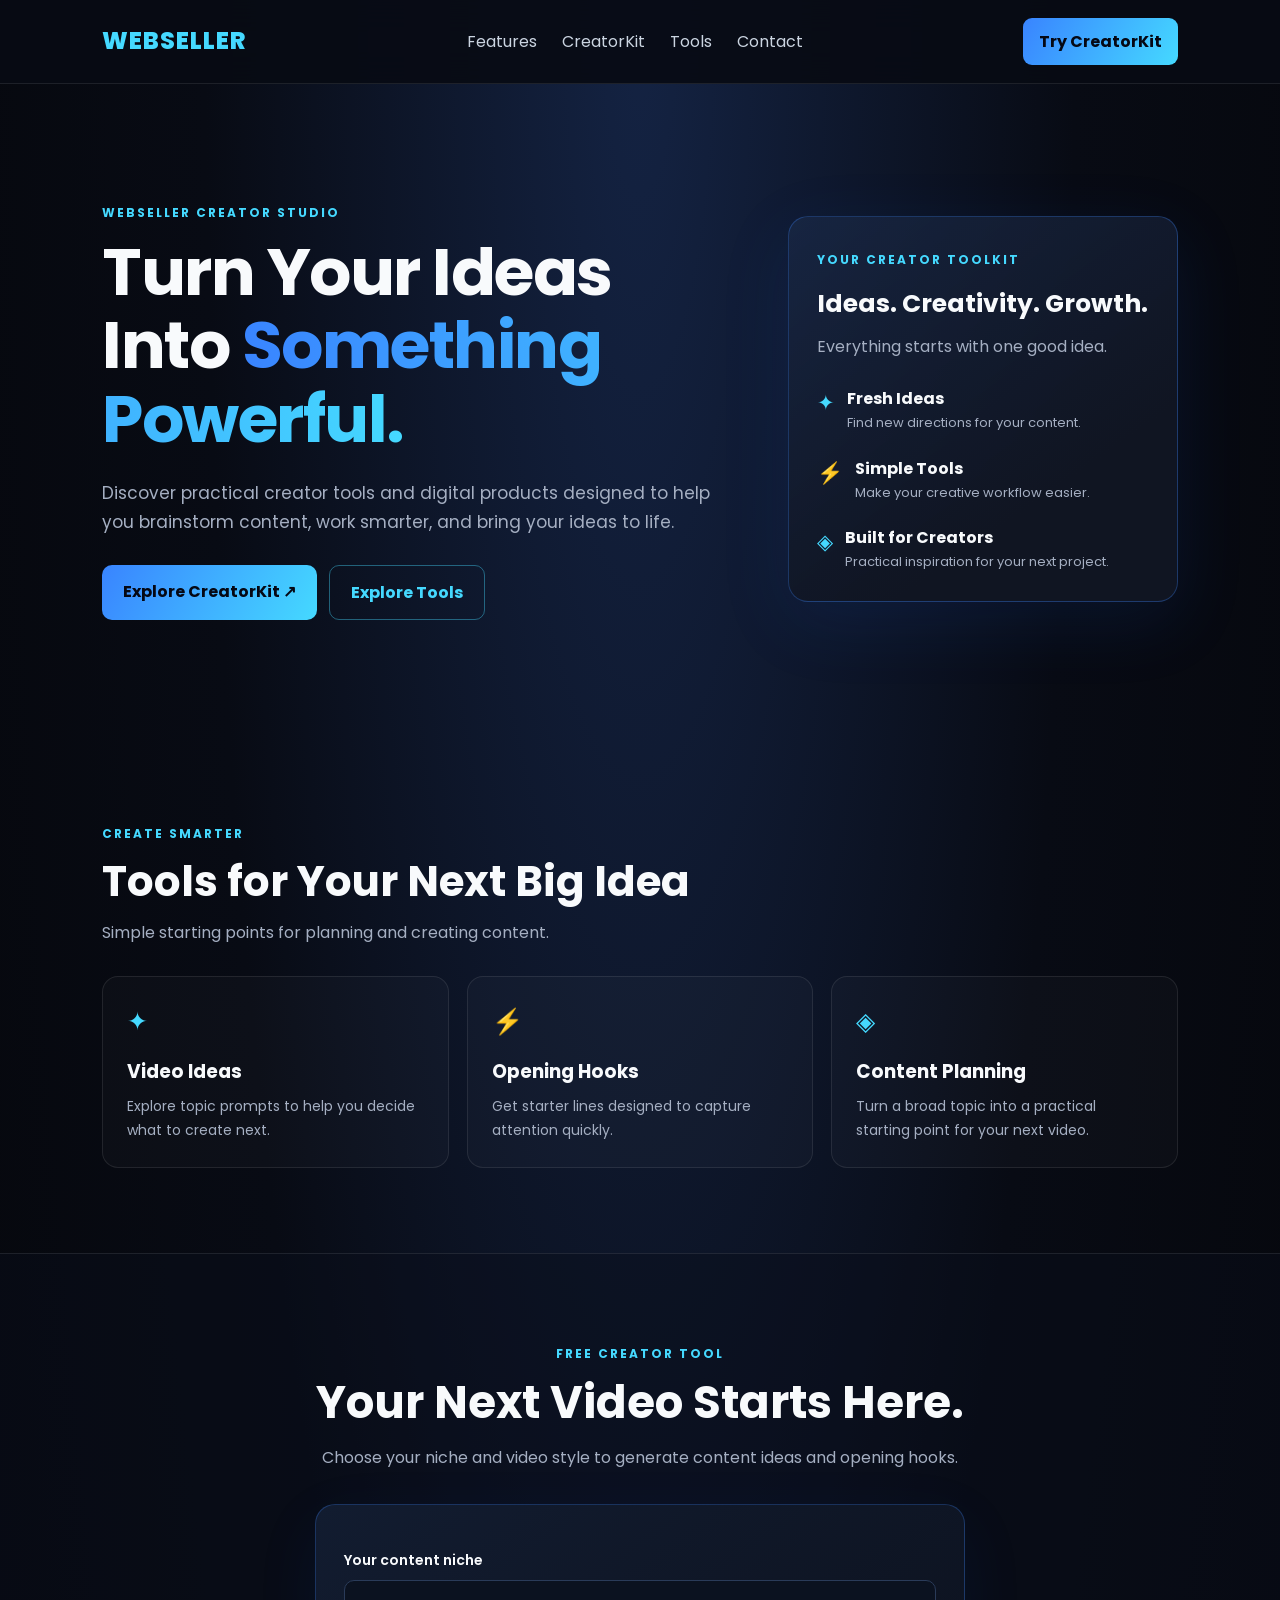
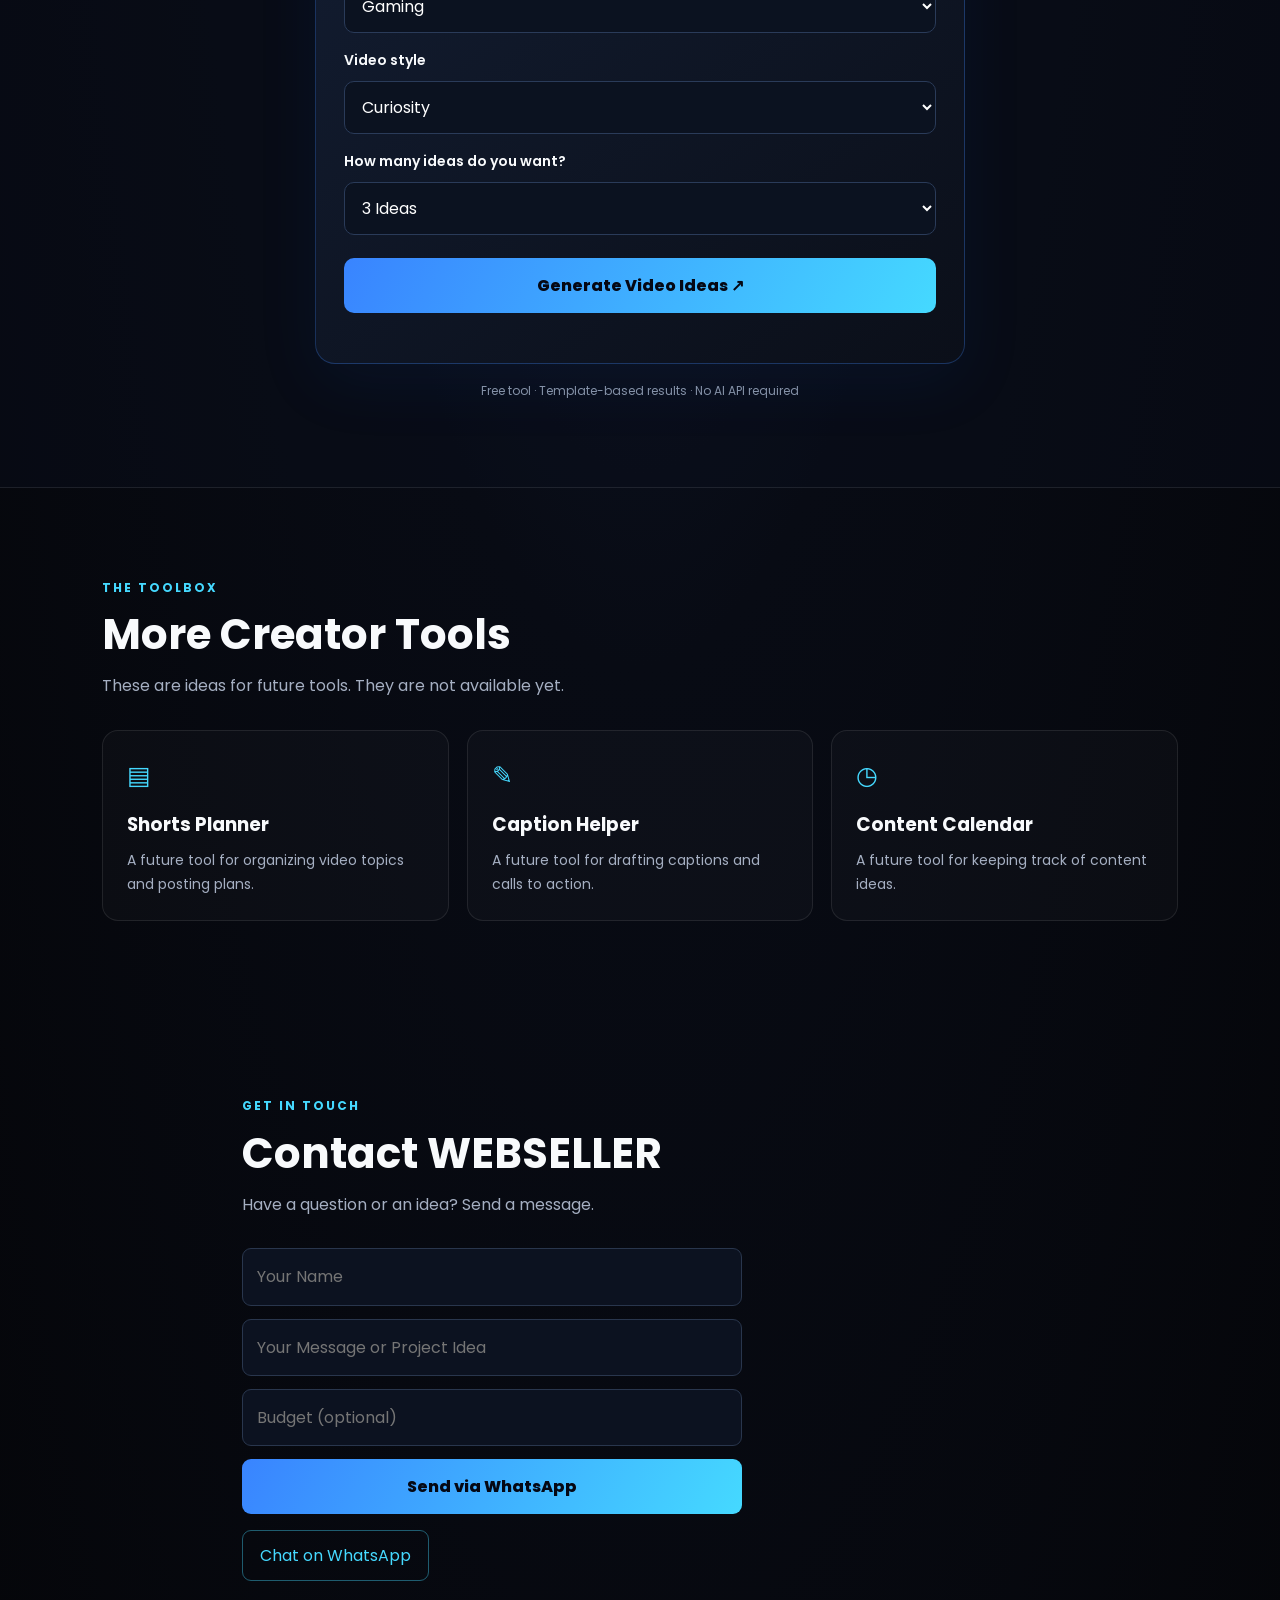
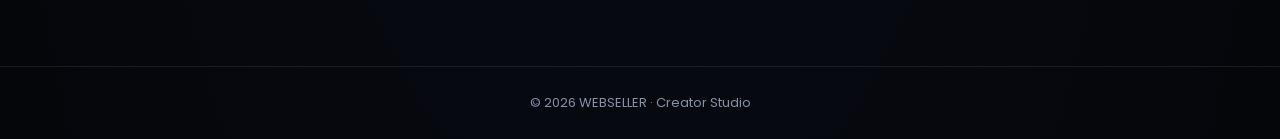
==== commit 5e13e47f: "Update index.html" ====
--- a/index.html
+++ b/index.html
@@ -685,6 +685,13 @@
         <option value="tips">Helpful tips</option>
         <option value="mistakes">Common mistakes</option>
       </select>
+      <label for="ideaCount">How many ideas do you want?</label>
+
+<select id="ideaCount">
+  <option value="3">3 Ideas</option>
+  <option value="5">5 Ideas</option>
+  <option value="10">10 Ideas</option>
+</select>
 
       <button type="button" class="creator-button" onclick="generateCreatorIdeas()">
         Generate Video Ideas ↗
